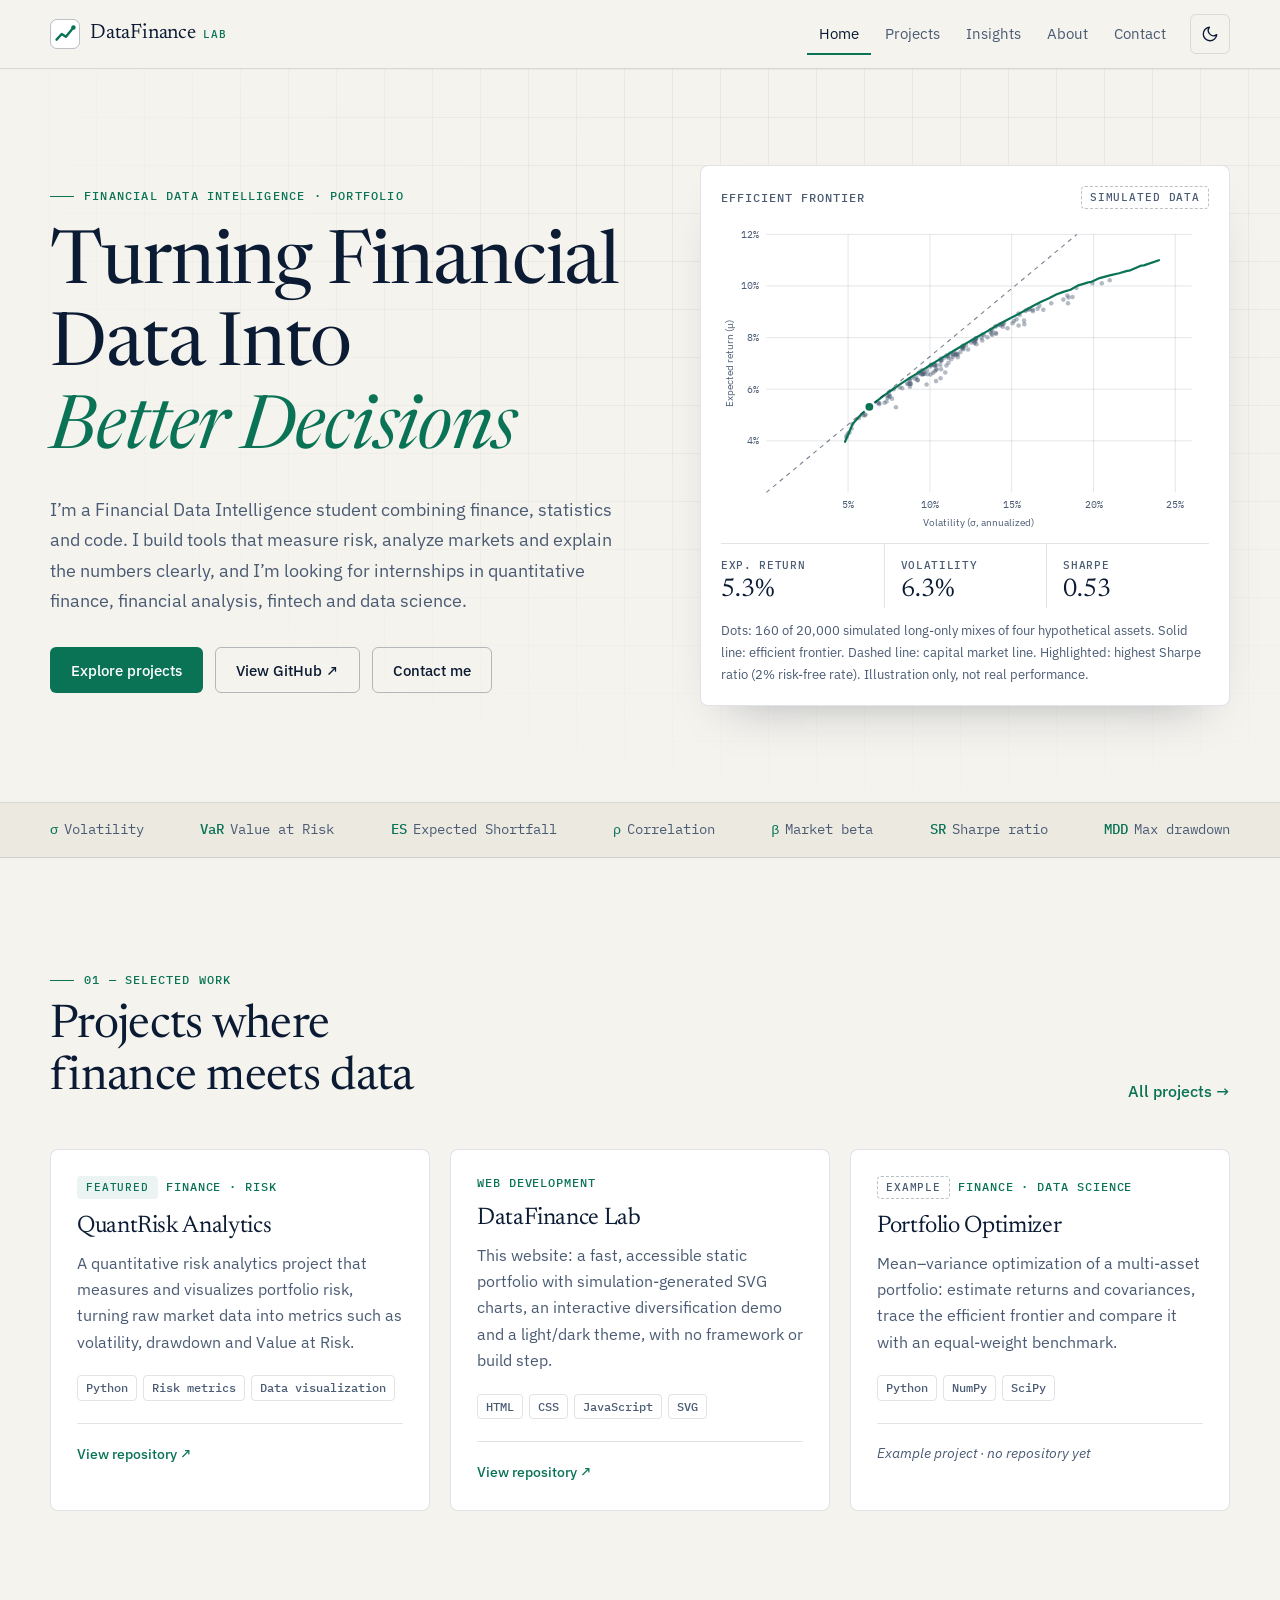
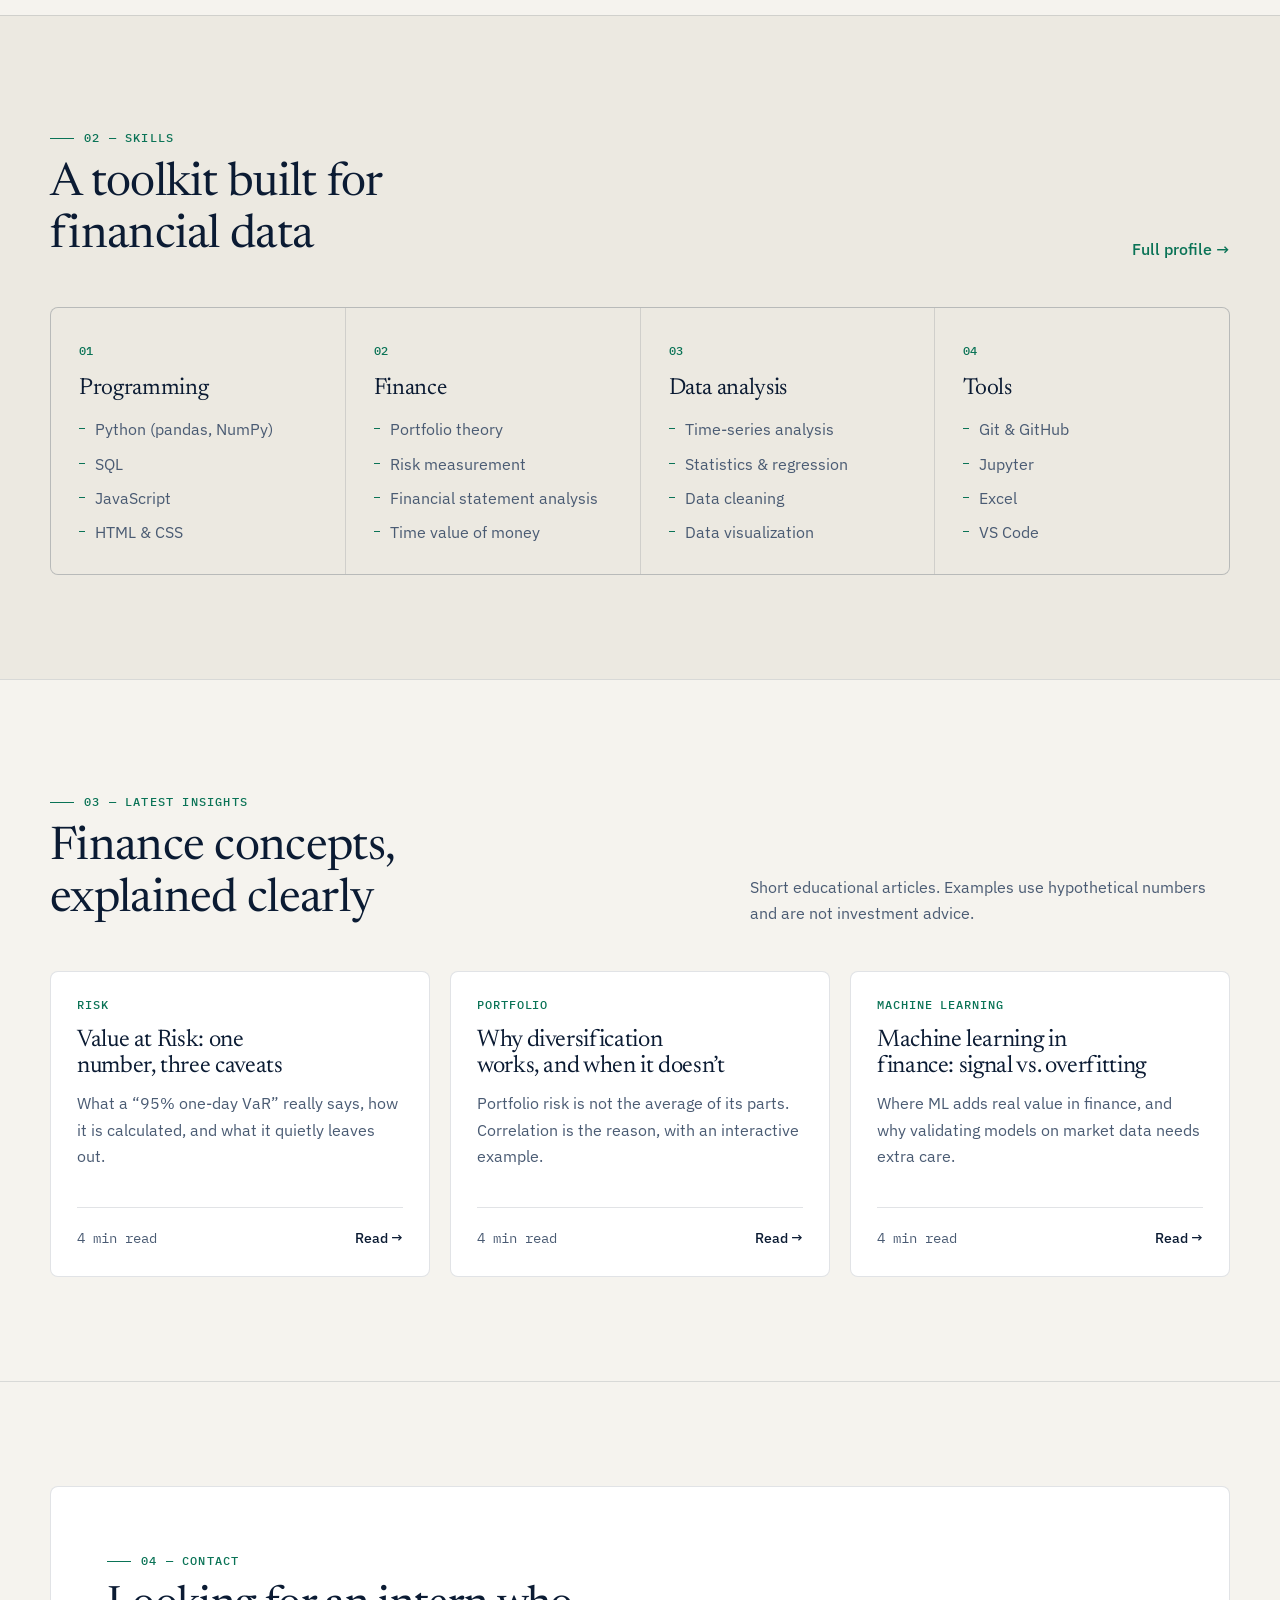
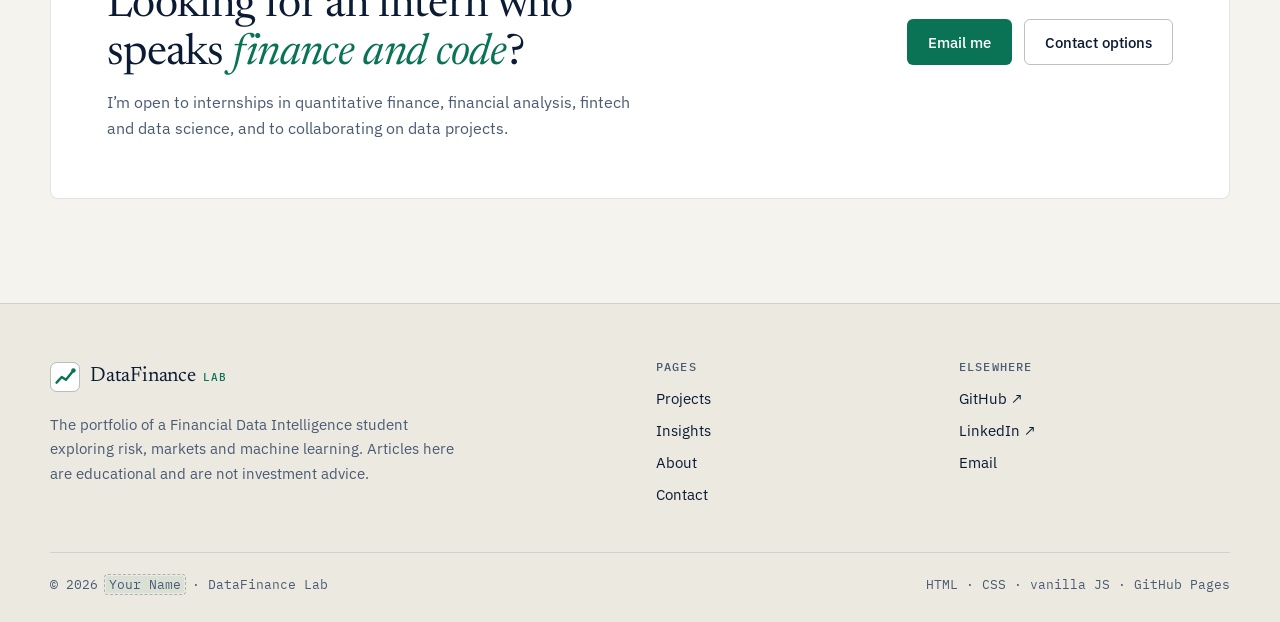
==== index.html @ 3b3f7776 "Add DataFinance Lab portfolio site Static, framework-free portfolio for a Financial Data Intelligenc" ====
<!doctype html>
<html lang="en">
<head>
  <meta charset="utf-8">
  <meta name="viewport" content="width=device-width, initial-scale=1">
  <title>DataFinance Lab — Financial Data Intelligence Portfolio</title>
  <meta name="description" content="Portfolio of a Financial Data Intelligence student: quantitative risk, portfolio analytics, financial data analysis and machine learning projects, plus educational finance insights.">
  <meta name="theme-color" content="#0a1628">
  <link rel="icon" href="assets/favicon.svg" type="image/svg+xml">
  <link rel="canonical" href="https://saadbouadan.github.io/datafinance-portfolio/">
  <meta property="og:type" content="website">
  <meta property="og:site_name" content="DataFinance Lab">
  <meta property="og:title" content="DataFinance Lab — Turning Financial Data Into Better Decisions">
  <meta property="og:description" content="Quantitative risk, portfolio analytics and machine learning projects by a Financial Data Intelligence student.">
  <meta property="og:url" content="https://saadbouadan.github.io/datafinance-portfolio/">
  <meta property="og:image" content="https://saadbouadan.github.io/datafinance-portfolio/assets/og-image.png">
  <meta property="og:image:alt" content="DataFinance Lab — Turning Financial Data Into Better Decisions">
  <meta name="twitter:card" content="summary_large_image">
  <script>var t;try{t=localStorage.getItem('theme')}catch(e){}document.documentElement.dataset.theme=t||(matchMedia('(prefers-color-scheme: light)').matches?'light':'dark');</script>
  <link rel="preconnect" href="https://fonts.googleapis.com">
  <link rel="preconnect" href="https://fonts.gstatic.com" crossorigin>
  <link rel="stylesheet" href="https://fonts.googleapis.com/css2?family=IBM+Plex+Mono:wght@400;500&family=IBM+Plex+Sans:wght@400;500;600&family=Newsreader:ital,opsz,wght@0,6..72,400;0,6..72,500;1,6..72,400&display=swap">
  <link rel="stylesheet" href="css/styles.css">
  <script src="js/main.js" defer></script>
</head>
<body>
  <a class="skip-link" href="#main">Skip to content</a>

  <header class="site-header" data-header>
    <div class="container header-inner">
      <a class="brand" href="index.html">
        <svg class="brand-mark" viewBox="0 0 32 32" aria-hidden="true"><rect x="0.5" y="0.5" width="31" height="31" rx="7"/><path d="M7 22l5.5-6 4.5 3 8-10"/><circle cx="25" cy="9" r="2.4"/></svg>
        <span>DataFinance <span class="brand-lab">Lab</span></span>
      </a>
      <button class="icon-btn menu-toggle" type="button" aria-expanded="false" aria-controls="site-nav" aria-label="Menu" data-menu-toggle>
        <svg class="icon-menu" viewBox="0 0 24 24" aria-hidden="true"><path d="M4 7h16M4 12h16M4 17h16"/></svg>
        <svg class="icon-close" viewBox="0 0 24 24" aria-hidden="true"><path d="M6 6l12 12M18 6L6 18"/></svg>
      </button>
      <nav class="site-nav" id="site-nav" aria-label="Primary">
        <ul class="nav-list">
          <li><a href="index.html" aria-current="page">Home</a></li>
          <li><a href="projects.html">Projects</a></li>
          <li><a href="insights.html">Insights</a></li>
          <li><a href="about.html">About</a></li>
          <li><a href="contact.html">Contact</a></li>
        </ul>
      </nav>
      <button class="icon-btn" type="button" aria-label="Dark theme" aria-pressed="true" title="Toggle light / dark theme" data-theme-toggle>
        <svg class="icon-sun" viewBox="0 0 24 24" aria-hidden="true"><circle cx="12" cy="12" r="4"/><path d="M12 2v2M12 20v2M4.9 4.9l1.4 1.4M17.7 17.7l1.4 1.4M2 12h2M20 12h2M4.9 19.1l1.4-1.4M17.7 6.3l1.4-1.4"/></svg>
        <svg class="icon-moon" viewBox="0 0 24 24" aria-hidden="true"><path d="M21 12.8A9 9 0 1 1 11.2 3a7 7 0 0 0 9.8 9.8z"/></svg>
      </button>
    </div>
  </header>

  <main id="main">
    <section class="hero grid-bg" aria-labelledby="hero-title">
      <div class="container hero-grid">
        <div>
          <span class="eyebrow">Financial Data Intelligence · Portfolio</span>
          <h1 id="hero-title">Turning Financial Data Into <em>Better Decisions</em></h1>
          <p class="lead">I’m a Financial Data Intelligence student combining finance, statistics and code. I build tools that measure risk, analyze markets and explain the numbers clearly, and I’m looking for internships in quantitative finance, financial analysis, fintech and data science.</p>
          <div class="btn-row">
            <a class="btn btn-primary" href="projects.html">Explore projects</a>
            <a class="btn btn-secondary" href="https://github.com/SaadBouadan">View GitHub ↗</a>
            <a class="btn btn-secondary" href="contact.html">Contact me</a>
          </div>
        </div>

        <figure class="chart-card">
          <div class="chart-head">
            <span class="chart-title">Efficient frontier</span>
            <span class="badge badge-example">Simulated data</span>
          </div>
          <svg class="chart" viewBox="0 0 560 360" role="img" aria-labelledby="frontier-svg-title frontier-svg-desc">
            <title id="frontier-svg-title">Simulated efficient frontier</title>
            <desc id="frontier-svg-desc">Scatter of simulated portfolios plotted by volatility and expected return. The efficient frontier traces the upper-left edge, and the highest Sharpe ratio portfolio is highlighted at roughly 6.3 percent volatility and 5.3 percent expected return.</desc>
            <line class="grid" x1="145.8" y1="20" x2="145.8" y2="316"/><text class="tick" x="145.8" y="334" text-anchor="middle">5%</text><line class="grid" x1="239.7" y1="20" x2="239.7" y2="316"/><text class="tick" x="239.7" y="334" text-anchor="middle">10%</text><line class="grid" x1="333.5" y1="20" x2="333.5" y2="316"/><text class="tick" x="333.5" y="334" text-anchor="middle">15%</text><line class="grid" x1="427.4" y1="20" x2="427.4" y2="316"/><text class="tick" x="427.4" y="334" text-anchor="middle">20%</text><line class="grid" x1="521.2" y1="20" x2="521.2" y2="316"/><text class="tick" x="521.2" y="334" text-anchor="middle">25%</text><line class="grid" x1="52" y1="256.8" x2="540" y2="256.8"/><text class="tick" x="44" y="260.8" text-anchor="end">4%</text><line class="grid" x1="52" y1="197.6" x2="540" y2="197.6"/><text class="tick" x="44" y="201.6" text-anchor="end">6%</text><line class="grid" x1="52" y1="138.4" x2="540" y2="138.4"/><text class="tick" x="44" y="142.4" text-anchor="end">8%</text><line class="grid" x1="52" y1="79.2" x2="540" y2="79.2"/><text class="tick" x="44" y="83.2" text-anchor="end">10%</text><line class="grid" x1="52" y1="20" x2="540" y2="20"/><text class="tick" x="44" y="24" text-anchor="end">12%</text><text class="axis-label" x="296" y="354" text-anchor="middle">Volatility (σ, annualized)</text><text class="axis-label" transform="translate(14 168) rotate(-90)" text-anchor="middle">Expected return (μ)</text><g class="dots"><circle cx="245.2" cy="170.1" r="2.6"/><circle cx="267" cy="157.7" r="2.6"/><circle cx="398.7" cy="92.4" r="2.6"/><circle cx="392.8" cy="94.8" r="2.6"/><circle cx="143.9" cy="252.9" r="2.6"/><circle cx="276.5" cy="150.6" r="2.6"/><circle cx="328.7" cy="127.7" r="2.6"/><circle cx="268.6" cy="157.9" r="2.6"/><circle cx="363.2" cy="105.2" r="2.6"/><circle cx="231.1" cy="175.6" r="2.6"/><circle cx="341.3" cy="110.7" r="2.6"/><circle cx="225.6" cy="187.4" r="2.6"/><circle cx="315.9" cy="125" r="2.6"/><circle cx="162.9" cy="227.5" r="2.6"/><circle cx="271.7" cy="160.9" r="2.6"/><circle cx="237.1" cy="180.5" r="2.6"/><circle cx="193.3" cy="205.9" r="2.6"/><circle cx="286.9" cy="144" r="2.6"/><circle cx="180" cy="213" r="2.6"/><circle cx="245.5" cy="170.7" r="2.6"/><circle cx="278.1" cy="147.5" r="2.6"/><circle cx="252.3" cy="165.3" r="2.6"/><circle cx="277.7" cy="150.5" r="2.6"/><circle cx="247.5" cy="174.3" r="2.6"/><circle cx="350.5" cy="106.6" r="2.6"/><circle cx="165" cy="227.6" r="2.6"/><circle cx="240.4" cy="171.4" r="2.6"/><circle cx="240.5" cy="180.7" r="2.6"/><circle cx="222.5" cy="185.5" r="2.6"/><circle cx="292.6" cy="138.8" r="2.6"/><circle cx="246.8" cy="175.4" r="2.6"/><circle cx="446" cy="72.5" r="2.6"/><circle cx="181.6" cy="213.4" r="2.6"/><circle cx="397.3" cy="90.1" r="2.6"/><circle cx="311.4" cy="130.1" r="2.6"/><circle cx="398.1" cy="99" r="2.6"/><circle cx="233.5" cy="177.8" r="2.6"/><circle cx="236.3" cy="175.7" r="2.6"/><circle cx="144.1" cy="251.1" r="2.6"/><circle cx="200.7" cy="218.3" r="2.6"/><circle cx="310.4" cy="133.8" r="2.6"/><circle cx="369.8" cy="106.4" r="2.6"/><circle cx="300" cy="134.8" r="2.6"/><circle cx="243.3" cy="178.8" r="2.6"/><circle cx="228.9" cy="177" r="2.6"/><circle cx="191.1" cy="207.7" r="2.6"/><circle cx="267.6" cy="154.7" r="2.6"/><circle cx="207.9" cy="196.6" r="2.6"/><circle cx="336.2" cy="119.3" r="2.6"/><circle cx="240.6" cy="170.1" r="2.6"/><circle cx="198.1" cy="197.6" r="2.6"/><circle cx="255.8" cy="161.6" r="2.6"/><circle cx="251.9" cy="164.5" r="2.6"/><circle cx="158.2" cy="230.7" r="2.6"/><circle cx="270.4" cy="156.9" r="2.6"/><circle cx="290.8" cy="144.7" r="2.6"/><circle cx="252.5" cy="174.8" r="2.6"/><circle cx="301.5" cy="135.7" r="2.6"/><circle cx="342.8" cy="112.2" r="2.6"/><circle cx="436.9" cy="76" r="2.6"/><circle cx="150.7" cy="237.5" r="2.6"/><circle cx="246.7" cy="188.3" r="2.6"/><circle cx="216.5" cy="188" r="2.6"/><circle cx="334.5" cy="121.8" r="2.6"/><circle cx="320.8" cy="124.4" r="2.6"/><circle cx="216.7" cy="194.8" r="2.6"/><circle cx="233.5" cy="180" r="2.6"/><circle cx="365.3" cy="101.9" r="2.6"/><circle cx="216" cy="186.2" r="2.6"/><circle cx="290.9" cy="143.7" r="2.6"/><circle cx="348" cy="123.1" r="2.6"/><circle cx="292.9" cy="139.3" r="2.6"/><circle cx="426.1" cy="76" r="2.6"/><circle cx="403.3" cy="91.8" r="2.6"/><circle cx="274.7" cy="154.9" r="2.6"/><circle cx="341.4" cy="124.5" r="2.6"/><circle cx="266.2" cy="160.2" r="2.6"/><circle cx="165.8" cy="226.5" r="2.6"/><circle cx="305.7" cy="137.9" r="2.6"/><circle cx="149.8" cy="242.6" r="2.6"/><circle cx="192.9" cy="203.5" r="2.6"/><circle cx="181.6" cy="214.9" r="2.6"/><circle cx="357.7" cy="106.5" r="2.6"/><circle cx="353.2" cy="105.5" r="2.6"/><circle cx="258.7" cy="158.9" r="2.6"/><circle cx="323" cy="122.7" r="2.6"/><circle cx="288.4" cy="142" r="2.6"/><circle cx="193.7" cy="205.8" r="2.6"/><circle cx="260.8" cy="161.6" r="2.6"/><circle cx="281.2" cy="147.4" r="2.6"/><circle cx="226.8" cy="178.7" r="2.6"/><circle cx="205.1" cy="195.4" r="2.6"/><circle cx="378.9" cy="98.9" r="2.6"/><circle cx="311.1" cy="135.5" r="2.6"/><circle cx="271.8" cy="157.6" r="2.6"/><circle cx="145.6" cy="248.5" r="2.6"/><circle cx="270.5" cy="158" r="2.6"/><circle cx="187.7" cy="213.1" r="2.6"/><circle cx="323.5" cy="125.9" r="2.6"/><circle cx="231.9" cy="179.8" r="2.6"/><circle cx="260.5" cy="159.3" r="2.6"/><circle cx="196.2" cy="208.6" r="2.6"/><circle cx="258.6" cy="170.3" r="2.6"/><circle cx="225.6" cy="187" r="2.6"/><circle cx="214.7" cy="191.4" r="2.6"/><circle cx="292.2" cy="141.7" r="2.6"/><circle cx="190" cy="211.7" r="2.6"/><circle cx="231" cy="180.6" r="2.6"/><circle cx="244.8" cy="169.7" r="2.6"/><circle cx="315.5" cy="133.9" r="2.6"/><circle cx="264" cy="163.2" r="2.6"/><circle cx="170.5" cy="219.3" r="2.6"/><circle cx="278.5" cy="148" r="2.6"/><circle cx="354" cy="106" r="2.6"/><circle cx="357.8" cy="108" r="2.6"/><circle cx="251.9" cy="185" r="2.6"/><circle cx="324.9" cy="121.6" r="2.6"/><circle cx="172.8" cy="215.8" r="2.6"/><circle cx="229.8" cy="180.5" r="2.6"/><circle cx="407.8" cy="81.4" r="2.6"/><circle cx="231.7" cy="180.1" r="2.6"/><circle cx="217.9" cy="191.7" r="2.6"/><circle cx="319.5" cy="123.5" r="2.6"/><circle cx="322.8" cy="123" r="2.6"/><circle cx="314.4" cy="125.9" r="2.6"/><circle cx="251.7" cy="169.9" r="2.6"/><circle cx="259.7" cy="160.1" r="2.6"/><circle cx="247.2" cy="169.7" r="2.6"/><circle cx="257.3" cy="178.3" r="2.6"/><circle cx="277" cy="149.3" r="2.6"/><circle cx="291.5" cy="140.4" r="2.6"/><circle cx="283.5" cy="151.9" r="2.6"/><circle cx="235.9" cy="192.1" r="2.6"/><circle cx="216.7" cy="191.9" r="2.6"/><circle cx="213.6" cy="191.4" r="2.6"/><circle cx="293.1" cy="146" r="2.6"/><circle cx="147.4" cy="247.2" r="2.6"/><circle cx="218.4" cy="184.4" r="2.6"/><circle cx="349.1" cy="107.9" r="2.6"/><circle cx="190.9" cy="205.5" r="2.6"/><circle cx="261" cy="167.2" r="2.6"/><circle cx="253.3" cy="164.3" r="2.6"/><circle cx="298.9" cy="138.8" r="2.6"/><circle cx="315.3" cy="133.2" r="2.6"/><circle cx="309.7" cy="129.4" r="2.6"/><circle cx="309.2" cy="132" r="2.6"/><circle cx="278.1" cy="151.8" r="2.6"/><circle cx="347.7" cy="118.9" r="2.6"/><circle cx="224" cy="183.8" r="2.6"/><circle cx="262.8" cy="156.5" r="2.6"/><circle cx="265.9" cy="157.8" r="2.6"/><circle cx="276.8" cy="148.5" r="2.6"/><circle cx="217.2" cy="190.6" r="2.6"/><circle cx="245.2" cy="176.9" r="2.6"/><circle cx="252.2" cy="162.5" r="2.6"/><circle cx="226.9" cy="179.3" r="2.6"/><circle cx="291.1" cy="141.9" r="2.6"/><circle cx="339.1" cy="117.3" r="2.6"/><circle cx="299.7" cy="141.7" r="2.6"/><circle cx="241.3" cy="169.2" r="2.6"/></g><polyline class="frontier" pathLength="1" points="142.3,257.9 151.2,237.1 160.3,227.1 169.2,219 178.3,211.6 186.8,205 195.7,198.8 205.3,192.1 214,186.4 223.3,180.5 232,175.1 241.3,169.2 250.2,163.7 258.9,158.4 268,152.9 277.3,147.5 286.1,142.2 294.9,137.1 304.2,131.8 313.2,126.5 322.1,121.4 331.3,116.5 340.3,111.9 349.4,106.8 357.3,102.4 367.3,97.3 376.3,93.3 385.2,88.7 393.6,85.6 401,83.4 409.2,78.7 421.4,75 425.2,74.3 434.4,70.1 446,67 456.7,64.5 466.1,61.8 469.7,61.2 481.7,55.8 485.1,55.5 502.5,49.6"/><line class="cml" x1="52" y1="316" x2="408.3" y2="20"/><circle class="tangent" cx="170.2" cy="217.8" r="6"/>
          </svg>
          <dl class="stat-row">
            <div><dt>Exp. return</dt><dd>5.3%</dd></div>
            <div><dt>Volatility</dt><dd>6.3%</dd></div>
            <div><dt>Sharpe</dt><dd>0.53</dd></div>
          </dl>
          <figcaption>Dots: 160 of 20,000 simulated long-only mixes of four hypothetical assets. Solid line: efficient frontier. Dashed line: capital market line. Highlighted: highest Sharpe ratio (2% risk-free rate). Illustration only, not real performance.</figcaption>
        </figure>
      </div>
    </section>

    <div class="metric-strip">
      <ul class="container" aria-label="Metrics I work with">
        <li><b>σ</b>Volatility</li>
        <li><b>VaR</b>Value at Risk</li>
        <li><b>ES</b>Expected Shortfall</li>
        <li><b>ρ</b>Correlation</li>
        <li><b>β</b>Market beta</li>
        <li><b>SR</b>Sharpe ratio</li>
        <li><b>MDD</b>Max drawdown</li>
      </ul>
    </div>

    <section class="section" aria-labelledby="work-title">
      <div class="container">
        <div class="section-head">
          <div>
            <span class="eyebrow">01 — Selected work</span>
            <h2 id="work-title">Projects where finance meets data</h2>
          </div>
          <a class="link-arrow" href="projects.html">All projects →</a>
        </div>

        <div class="card-grid">
          <!-- Verify: written from the project name only. Match the description and stack to your repository. -->
          <article class="card">
            <div class="card-meta"><span class="badge badge-featured">Featured</span><span class="card-kicker">Finance · Risk</span></div>
            <h3>QuantRisk Analytics</h3>
            <p>A quantitative risk analytics project that measures and visualizes portfolio risk, turning raw market data into metrics such as volatility, drawdown and Value at Risk.</p>
            <ul class="tags" aria-label="Technologies"><li class="tag">Python</li><li class="tag">Risk metrics</li><li class="tag">Data visualization</li></ul>
            <div class="card-foot"><a class="link-arrow" href="https://github.com/SaadBouadan/quant-risk-analytics">View repository ↗</a></div>
          </article>

          <article class="card">
            <div class="card-meta"><span class="card-kicker">Web development</span></div>
            <h3>DataFinance Lab</h3>
            <p>This website: a fast, accessible static portfolio with simulation-generated SVG charts, an interactive diversification demo and a light/dark theme, with no framework or build step.</p>
            <ul class="tags" aria-label="Technologies"><li class="tag">HTML</li><li class="tag">CSS</li><li class="tag">JavaScript</li><li class="tag">SVG</li></ul>
            <div class="card-foot"><a class="link-arrow" href="https://github.com/SaadBouadan/datafinance-portfolio">View repository ↗</a></div>
          </article>

          <article class="card">
            <div class="card-meta"><span class="badge badge-example">Example</span><span class="card-kicker">Finance · Data science</span></div>
            <h3>Portfolio Optimizer</h3>
            <p>Mean–variance optimization of a multi-asset portfolio: estimate returns and covariances, trace the efficient frontier and compare it with an equal-weight benchmark.</p>
            <ul class="tags" aria-label="Technologies"><li class="tag">Python</li><li class="tag">NumPy</li><li class="tag">SciPy</li></ul>
            <div class="card-foot"><span class="card-note">Example project · no repository yet</span></div>
          </article>
        </div>
      </div>
    </section>

    <section class="section section-alt" aria-labelledby="skills-title">
      <div class="container">
        <div class="section-head">
          <div>
            <span class="eyebrow">02 — Skills</span>
            <h2 id="skills-title">A toolkit built for financial data</h2>
          </div>
          <a class="link-arrow" href="about.html">Full profile →</a>
        </div>
        <div class="ruled-grid">
          <div><span class="num">01</span><h3>Programming</h3><ul><li>Python (pandas, NumPy)</li><li>SQL</li><li>JavaScript</li><li>HTML &amp; CSS</li></ul></div>
          <div><span class="num">02</span><h3>Finance</h3><ul><li>Portfolio theory</li><li>Risk measurement</li><li>Financial statement analysis</li><li>Time value of money</li></ul></div>
          <div><span class="num">03</span><h3>Data analysis</h3><ul><li>Time-series analysis</li><li>Statistics &amp; regression</li><li>Data cleaning</li><li>Data visualization</li></ul></div>
          <div><span class="num">04</span><h3>Tools</h3><ul><li>Git &amp; GitHub</li><li>Jupyter</li><li>Excel</li><li>VS Code</li></ul></div>
        </div>
      </div>
    </section>

    <section class="section" aria-labelledby="insights-title">
      <div class="container">
        <div class="section-head">
          <div>
            <span class="eyebrow">03 — Latest insights</span>
            <h2 id="insights-title">Finance concepts, explained clearly</h2>
          </div>
          <p>Short educational articles. Examples use hypothetical numbers and are not investment advice.</p>
        </div>
        <div class="card-grid">
          <article class="card">
            <span class="card-kicker">Risk</span>
            <h3><a class="stretched" href="insights.html#value-at-risk">Value at Risk: one number, three caveats</a></h3>
            <p>What a “95% one-day VaR” really says, how it is calculated, and what it quietly leaves out.</p>
            <div class="card-foot"><span class="mono muted">4 min read</span><span class="link-arrow" aria-hidden="true">Read →</span></div>
          </article>
          <article class="card">
            <span class="card-kicker">Portfolio</span>
            <h3><a class="stretched" href="insights.html#diversification">Why diversification works, and when it doesn’t</a></h3>
            <p>Portfolio risk is not the average of its parts. Correlation is the reason, with an interactive example.</p>
            <div class="card-foot"><span class="mono muted">4 min read</span><span class="link-arrow" aria-hidden="true">Read →</span></div>
          </article>
          <article class="card">
            <span class="card-kicker">Machine learning</span>
            <h3><a class="stretched" href="insights.html#machine-learning">Machine learning in finance: signal vs. overfitting</a></h3>
            <p>Where ML adds real value in finance, and why validating models on market data needs extra care.</p>
            <div class="card-foot"><span class="mono muted">4 min read</span><span class="link-arrow" aria-hidden="true">Read →</span></div>
          </article>
        </div>
      </div>
    </section>

    <section class="section" aria-labelledby="contact-title">
      <div class="container">
        <div class="cta">
          <div>
            <span class="eyebrow">04 — Contact</span>
            <h2 id="contact-title">Looking for an intern who speaks <em>finance and code</em>?</h2>
            <p>I’m open to internships in quantitative finance, financial analysis, fintech and data science, and to collaborating on data projects.</p>
          </div>
          <div class="btn-row">
            <a class="btn btn-primary" href="mailto:your.email@example.com">Email me</a>
            <a class="btn btn-secondary" href="contact.html">Contact options</a>
          </div>
        </div>
      </div>
    </section>
  </main>

  <footer class="site-footer">
    <div class="container footer-grid">
      <div>
        <a class="brand" href="index.html">
          <svg class="brand-mark" viewBox="0 0 32 32" aria-hidden="true"><rect x="0.5" y="0.5" width="31" height="31" rx="7"/><path d="M7 22l5.5-6 4.5 3 8-10"/><circle cx="25" cy="9" r="2.4"/></svg>
          <span>DataFinance <span class="brand-lab">Lab</span></span>
        </a>
        <p class="footer-note">The portfolio of a Financial Data Intelligence student exploring risk, markets and machine learning. Articles here are educational and are not investment advice.</p>
      </div>
      <div>
        <p class="footer-title">Pages</p>
        <ul class="footer-links">
          <li><a href="projects.html">Projects</a></li>
          <li><a href="insights.html">Insights</a></li>
          <li><a href="about.html">About</a></li>
          <li><a href="contact.html">Contact</a></li>
        </ul>
      </div>
      <div>
        <p class="footer-title">Elsewhere</p>
        <ul class="footer-links">
          <li><a href="https://github.com/SaadBouadan">GitHub ↗</a></li>
          <li><a href="https://www.linkedin.com/in/your-profile">LinkedIn ↗</a></li>
          <li><a href="mailto:your.email@example.com">Email</a></li>
        </ul>
      </div>
    </div>
    <div class="container footer-base">
      <span>© 2026 <span class="ph">Your Name</span> · DataFinance Lab</span>
      <span>HTML · CSS · vanilla JS · GitHub Pages</span>
    </div>
  </footer>
</body>
</html>
---- css/styles.css ----
/* DataFinance Lab — design system and page styles */

/* ---------- Tokens ---------- */
:root {
  --bg: #0a1628;
  --bg-alt: #0d1c33;
  --surface: #11233d;
  --border: rgba(148, 178, 214, 0.16);
  --border-strong: rgba(148, 178, 214, 0.34);
  --text: #e6edf7;
  --muted: #9aacc4;
  --accent: #6fe3b5;
  --accent-strong: #9af2cf;
  --accent-soft: rgba(111, 227, 181, 0.12);
  --on-accent: #04261b;
  --danger: #f59e8b;
  --grid-line: rgba(148, 178, 214, 0.07);
  --shadow: 0 24px 48px -28px rgba(0, 0, 0, 0.7);

  --font-display: "Newsreader", Georgia, "Times New Roman", serif;
  --font-sans: "IBM Plex Sans", system-ui, -apple-system, "Segoe UI", Roboto, sans-serif;
  --font-mono: "IBM Plex Mono", ui-monospace, SFMono-Regular, Menlo, Consolas, monospace;
  --radius: 8px;
  --max: 1180px;
  --header-h: 68px;
  color-scheme: dark;
}

[data-theme="light"] {
  --bg: #f5f3ee;
  --bg-alt: #ece9e1;
  --surface: #ffffff;
  --border: rgba(11, 27, 51, 0.12);
  --border-strong: rgba(11, 27, 51, 0.28);
  --text: #0b1b33;
  --muted: #4a5b73;
  --accent: #0a7356;
  --accent-strong: #075e46;
  --accent-soft: rgba(10, 115, 86, 0.08);
  --on-accent: #ffffff;
  --danger: #b4452f;
  --grid-line: rgba(11, 27, 51, 0.05);
  --shadow: 0 24px 48px -30px rgba(11, 27, 51, 0.35);
  color-scheme: light;
}

/* ---------- Base ---------- */
*, *::before, *::after { box-sizing: border-box; }
[hidden] { display: none !important; }

html { scroll-behavior: smooth; scroll-padding-top: calc(var(--header-h) + 16px); -webkit-text-size-adjust: 100%; }

body {
  margin: 0;
  background: var(--bg);
  color: var(--text);
  font: 400 1rem/1.65 var(--font-sans);
  -webkit-font-smoothing: antialiased;
  transition: background-color 0.25s, color 0.25s;
}

img, svg { display: block; max-width: 100%; }

a { color: var(--accent); text-decoration-thickness: 1px; text-underline-offset: 3px; }
a:hover { color: var(--accent-strong); }

:focus-visible { outline: 2px solid var(--accent); outline-offset: 3px; border-radius: 2px; }

h1, h2, h3 {
  font-family: var(--font-display);
  font-weight: 400;
  line-height: 1.12;
  letter-spacing: -0.015em;
  margin: 0 0 0.5em;
  text-wrap: balance;
}
h1 em, h2 em { font-style: italic; color: var(--accent); }
p { margin: 0 0 1em; }
ul, ol { padding-left: 1.2em; }

.container { width: min(100% - 32px, var(--max)); margin-inline: auto; }
@media (min-width: 720px) { .container { width: min(100% - 64px, var(--max)); } }

.visually-hidden {
  position: absolute; width: 1px; height: 1px; padding: 0; margin: -1px;
  overflow: hidden; clip: rect(0 0 0 0); white-space: nowrap; border: 0;
}

.skip-link {
  position: absolute; left: 16px; top: -60px; z-index: 100;
  padding: 10px 16px; background: var(--accent); color: var(--on-accent);
  border-radius: 6px; font-weight: 500; text-decoration: none;
}
.skip-link:focus { top: 12px; }

/* Editable placeholder text — remove the class once you've replaced the content */
.ph {
  background: var(--accent-soft);
  outline: 1px dashed var(--border-strong);
  outline-offset: 1px;
  border-radius: 2px;
  padding: 0 3px;
}

.mono { font-family: var(--font-mono); }
.muted { color: var(--muted); }

/* ---------- Header & navigation ---------- */
.site-header {
  position: sticky; top: 0; z-index: 50;
  background: var(--bg);
  background: color-mix(in srgb, var(--bg) 88%, transparent);
  backdrop-filter: saturate(140%) blur(10px);
  -webkit-backdrop-filter: saturate(140%) blur(10px);
  border-bottom: 1px solid var(--border);
}
.header-inner { display: flex; align-items: center; gap: 12px; height: var(--header-h); }

.brand {
  display: inline-flex; align-items: center; gap: 10px;
  color: var(--text); text-decoration: none;
  font-family: var(--font-display); font-size: 1.3rem; letter-spacing: -0.01em;
}
.brand:hover { color: var(--text); }
.brand-lab { font: 500 0.7rem/1 var(--font-mono); letter-spacing: 0.12em; text-transform: uppercase; color: var(--accent); margin-left: 2px; }
.brand-mark { width: 30px; height: 30px; flex: none; }
.brand-mark rect { fill: var(--surface); stroke: var(--border-strong); }
.brand-mark path { fill: none; stroke: var(--accent); stroke-width: 2.6; stroke-linecap: round; stroke-linejoin: round; }
.brand-mark circle { fill: var(--accent); }

.site-nav { margin-left: auto; }
.nav-list { display: flex; gap: 2px; list-style: none; margin: 0; padding: 0; }
.nav-list a {
  display: block; padding: 8px 12px; border-radius: 6px;
  color: var(--muted); text-decoration: none; font-size: 0.95rem;
  transition: color 0.2s, background-color 0.2s;
}
.nav-list a:hover { color: var(--text); background: var(--accent-soft); }
.nav-list a[aria-current="page"] { color: var(--text); box-shadow: inset 0 -2px 0 var(--accent); border-radius: 6px 6px 0 0; }

.icon-btn {
  display: inline-grid; place-items: center; width: 40px; height: 40px; flex: none;
  border: 1px solid var(--border); border-radius: 6px;
  background: transparent; color: var(--text); cursor: pointer;
  transition: border-color 0.2s, background-color 0.2s;
}
.icon-btn:hover { border-color: var(--border-strong); background: var(--accent-soft); }
.icon-btn svg { width: 18px; height: 18px; fill: none; stroke: currentColor; stroke-width: 1.8; stroke-linecap: round; stroke-linejoin: round; }

/* Show the icon of the theme you would switch to */
.icon-moon, [data-theme="light"] .icon-sun { display: none; }
[data-theme="light"] .icon-moon { display: block; }

.menu-toggle { display: none; }
.menu-toggle .icon-close, .is-open .menu-toggle .icon-menu { display: none; }
.is-open .menu-toggle .icon-close { display: block; }

@media (max-width: 859px) {
  .menu-toggle { display: inline-grid; margin-left: auto; }
  .site-nav {
    display: none; position: absolute; top: var(--header-h); left: 0; right: 0;
    padding: 8px 16px 20px; background: var(--bg);
    border-bottom: 1px solid var(--border); box-shadow: var(--shadow);
  }
  .is-open .site-nav { display: block; }
  .nav-list { flex-direction: column; }
  .nav-list a { padding: 12px; font-size: 1.05rem; }
  .nav-list a[aria-current="page"] { box-shadow: inset 2px 0 0 var(--accent); border-radius: 0 6px 6px 0; }
}

/* Without JavaScript (the head script never set data-theme): show nav inline, hide JS-only buttons */
html:not([data-theme]) [data-theme-toggle], html:not([data-theme]) .menu-toggle { display: none; }
@media (max-width: 859px) {
  html:not([data-theme]) .header-inner { height: auto; flex-wrap: wrap; padding: 12px 0; }
  html:not([data-theme]) .site-nav { display: block; position: static; padding: 0; box-shadow: none; border: 0; margin: 0; width: 100%; }
  html:not([data-theme]) .nav-list { flex-direction: row; flex-wrap: wrap; }
}

/* ---------- Buttons & small components ---------- */
.btn {
  display: inline-flex; align-items: center; justify-content: center; gap: 8px;
  min-height: 46px; padding: 12px 20px;
  border: 1px solid transparent; border-radius: 6px;
  font: 500 0.95rem/1 var(--font-sans); text-decoration: none; cursor: pointer;
  transition: background-color 0.2s, border-color 0.2s, color 0.2s, transform 0.2s;
}
.btn:active { transform: translateY(1px); }
.btn-primary { background: var(--accent); color: var(--on-accent); }
.btn-primary:hover { background: var(--accent-strong); color: var(--on-accent); }
.btn-secondary { border-color: var(--border-strong); color: var(--text); }
.btn-secondary:hover { border-color: var(--accent); color: var(--accent); }
.btn-row { display: flex; flex-wrap: wrap; gap: 12px; }

.eyebrow {
  display: inline-flex; align-items: center; gap: 10px;
  font: 500 0.75rem/1.4 var(--font-mono); letter-spacing: 0.1em; text-transform: uppercase;
  color: var(--accent);
}
.eyebrow::before { content: ""; width: 24px; height: 1px; background: currentColor; }

.tags { display: flex; flex-wrap: wrap; gap: 6px; list-style: none; margin: 0; padding: 0; }
.tag {
  font: 500 0.72rem/1 var(--font-mono); padding: 6px 8px;
  border: 1px solid var(--border); border-radius: 4px; color: var(--muted);
}

.badge {
  display: inline-block; font: 500 0.68rem/1 var(--font-mono); letter-spacing: 0.08em; text-transform: uppercase;
  padding: 5px 8px; border-radius: 4px; border: 1px solid var(--border-strong); color: var(--muted);
}
.badge-featured { background: var(--accent-soft); border-color: transparent; color: var(--accent); }
.badge-example { border-style: dashed; }

.link-arrow { font-weight: 500; text-decoration: none; white-space: nowrap; }
.link-arrow:hover { text-decoration: underline; }

.callout {
  display: flex; gap: 12px; align-items: flex-start;
  padding: 16px 18px; margin: 0;
  border: 1px solid var(--border); border-left: 3px solid var(--accent);
  border-radius: 0 var(--radius) var(--radius) 0;
  background: var(--accent-soft); color: var(--text); font-size: 0.95rem;
}
.callout strong { white-space: nowrap; }

/* ---------- Hero ---------- */
.grid-bg { position: relative; overflow: hidden; }
.grid-bg::before {
  content: ""; position: absolute; inset: 0; pointer-events: none;
  background-image:
    linear-gradient(var(--grid-line) 1px, transparent 1px),
    linear-gradient(90deg, var(--grid-line) 1px, transparent 1px);
  background-size: 48px 48px;
  -webkit-mask-image: radial-gradient(ellipse at 70% 20%, #000 25%, transparent 75%);
  mask-image: radial-gradient(ellipse at 70% 20%, #000 25%, transparent 75%);
}
.grid-bg > * { position: relative; }

.hero { padding: 64px 0 72px; border-bottom: 1px solid var(--border); }
.hero-grid { display: grid; gap: 48px; align-items: center; }
@media (min-width: 980px) { .hero-grid { grid-template-columns: 1.05fr 0.95fr; gap: 64px; } .hero { padding: 96px 0; } }
.hero h1 { font-size: clamp(2.6rem, 5vw + 0.6rem, 4.7rem); margin: 20px 0 22px; }
.lead { font-size: 1.15rem; color: var(--muted); max-width: 56ch; }
.hero .btn-row { margin-top: 32px; }

/* ---------- Charts ---------- */
.chart-card {
  margin: 0; padding: 20px;
  background: var(--surface); border: 1px solid var(--border); border-radius: var(--radius);
  box-shadow: var(--shadow);
}
.chart-head { display: flex; justify-content: space-between; align-items: center; gap: 12px; margin-bottom: 8px; }
.chart-title { font: 500 0.78rem/1.3 var(--font-mono); letter-spacing: 0.08em; text-transform: uppercase; color: var(--muted); }
.chart { width: 100%; height: auto; overflow: visible; }
.chart .grid { stroke: var(--border); stroke-width: 1; }
.chart .tick { fill: var(--muted); font: 11px var(--font-mono); }
.chart .axis-label { fill: var(--muted); font: 11.5px var(--font-sans); }
.chart .dots circle { fill: var(--muted); opacity: 0.42; }
.chart .frontier {
  fill: none; stroke: var(--accent); stroke-width: 2.5; stroke-linecap: round; stroke-linejoin: round;
  stroke-dasharray: 1; stroke-dashoffset: 1; animation: draw 1.6s ease-out 0.3s forwards;
}
.chart .cml { stroke: var(--text); stroke-width: 1.25; stroke-dasharray: 5 5; opacity: 0.55; }
.chart .tangent { fill: var(--accent); stroke: var(--surface); stroke-width: 3; }
.chart .curve { fill: none; stroke: var(--text); stroke-width: 2; }
.chart .tail { fill: var(--danger); opacity: 0.35; }
.chart .cut { stroke: var(--danger); stroke-width: 1.5; stroke-dasharray: 4 4; }
.chart .annot { fill: var(--danger); font: 500 12px var(--font-mono); }
.chart .baseline { stroke: var(--border-strong); }
@keyframes draw { to { stroke-dashoffset: 0; } }

.stat-row { display: grid; grid-template-columns: repeat(3, 1fr); margin: 12px 0 0; border-top: 1px solid var(--border); }
.stat-row div { padding: 14px 0 4px; }
.stat-row div + div { padding-left: 16px; border-left: 1px solid var(--border); }
.stat-row dt { font: 500 0.7rem/1.3 var(--font-mono); letter-spacing: 0.06em; text-transform: uppercase; color: var(--muted); }
.stat-row dd { margin: 4px 0 0; font: 400 1.6rem/1.1 var(--font-display); }
.chart-card figcaption { margin-top: 12px; font-size: 0.82rem; color: var(--muted); }

/* ---------- Metric strip ---------- */
.metric-strip { border-bottom: 1px solid var(--border); background: var(--bg-alt); }
.metric-strip ul {
  display: flex; flex-wrap: wrap; justify-content: space-between; gap: 12px 28px;
  list-style: none; margin-block: 0; padding: 18px 0;
  font: 400 0.85rem/1.3 var(--font-mono); color: var(--muted);
}
.metric-strip b { color: var(--accent); font-weight: 500; margin-right: 6px; }

/* ---------- Sections ---------- */
.section { padding: 80px 0; }
@media (min-width: 980px) { .section { padding: 104px 0; } }
.section + .section { border-top: 1px solid var(--border); }
.section-alt { background: var(--bg-alt); }

.section-head { display: flex; flex-wrap: wrap; justify-content: space-between; align-items: flex-end; gap: 16px 40px; margin-bottom: 44px; }
.section-head h2 { font-size: clamp(2rem, 2.6vw + 1rem, 2.9rem); margin: 12px 0 0; max-width: 22ch; }
.section-head p { color: var(--muted); max-width: 48ch; margin: 0; }

.page-hero { padding: 64px 0 56px; border-bottom: 1px solid var(--border); }
@media (min-width: 980px) { .page-hero { padding: 96px 0 72px; } }
.page-hero h1 { font-size: clamp(2.5rem, 4vw + 1rem, 4rem); margin: 18px 0 18px; max-width: 18ch; }
.page-hero .callout { margin-top: 28px; max-width: 760px; }

/* ---------- Cards ---------- */
.card-grid { display: grid; gap: 20px; grid-template-columns: repeat(auto-fill, minmax(min(100%, 330px), 1fr)); }

.card {
  position: relative; display: flex; flex-direction: column;
  padding: 26px; background: var(--surface);
  border: 1px solid var(--border); border-radius: var(--radius);
  transition: border-color 0.2s, transform 0.2s, box-shadow 0.2s;
}
.card:hover { border-color: var(--border-strong); transform: translateY(-3px); box-shadow: var(--shadow); }
.card:focus-within { border-color: var(--accent); }
.card h3 { font-size: 1.5rem; margin: 14px 0 10px; }
.card h3 a { color: inherit; text-decoration: none; }
.card p { color: var(--muted); }
.card .tags { margin-top: 4px; }
.card-meta { display: flex; flex-wrap: wrap; gap: 8px; align-items: center; }
.card-kicker { font: 500 0.72rem/1.3 var(--font-mono); letter-spacing: 0.08em; text-transform: uppercase; color: var(--accent); }
.card-foot {
  display: flex; flex-wrap: wrap; justify-content: space-between; align-items: center; gap: 12px;
  margin-top: auto; padding-top: 18px; border-top: 1px solid var(--border);
  font-size: 0.9rem;
}
.card .tags + .card-foot, .card p + .card-foot { margin-top: 22px; }
.card-note { font-size: 0.85rem; color: var(--muted); font-style: italic; }
/* Whole card clickable via the title link */
.stretched::after { content: ""; position: absolute; inset: 0; border-radius: var(--radius); }
.card .stretched:focus-visible { outline: none; }
.card .stretched:focus-visible::after { outline: 2px solid var(--accent); outline-offset: 3px; }

.card-featured { grid-column: 1 / -1; }
@media (min-width: 860px) {
  .card-featured { display: grid; grid-template-columns: 1.3fr 1fr; gap: 0 48px; }
  .card-featured .card-foot { grid-column: 1 / -1; }
}
.card-featured h3 { font-size: clamp(1.8rem, 2vw + 1rem, 2.4rem); }
.feature-list { list-style: none; padding: 0; margin: 0 0 20px; display: grid; gap: 10px; align-content: start; }
.feature-list li { display: grid; grid-template-columns: auto 1fr; gap: 12px; padding: 12px 0; border-bottom: 1px solid var(--border); color: var(--muted); font-size: 0.95rem; }
.feature-list li span { font-family: var(--font-mono); color: var(--accent); }

/* ---------- Filters ---------- */
.filter-bar { display: flex; flex-wrap: wrap; align-items: center; justify-content: space-between; gap: 16px; margin-bottom: 32px; }
.filters { display: flex; flex-wrap: wrap; gap: 8px; }
.filter-btn {
  min-height: 40px; padding: 8px 16px; border-radius: 999px;
  border: 1px solid var(--border-strong); background: transparent; color: var(--muted);
  font: 500 0.88rem/1 var(--font-sans); cursor: pointer;
  transition: background-color 0.2s, border-color 0.2s, color 0.2s;
}
.filter-btn:hover { color: var(--text); border-color: var(--accent); }
.filter-btn[aria-pressed="true"] { background: var(--accent); border-color: var(--accent); color: var(--on-accent); }
.filter-status { font: 400 0.85rem/1 var(--font-mono); color: var(--muted); margin: 0; }

/* ---------- Skills grid (ruled, editorial table feel) ---------- */
.ruled-grid {
  display: grid; gap: 1px; background: var(--border); border: 1px solid var(--border); border-radius: var(--radius); overflow: hidden;
  grid-template-columns: repeat(auto-fit, minmax(min(100%, 250px), 1fr));
}
.ruled-grid > div { background: var(--bg); padding: 28px; }
.section-alt .ruled-grid > div { background: var(--bg-alt); }
.ruled-grid .num { font: 500 0.75rem/1 var(--font-mono); color: var(--accent); }
.ruled-grid h3 { font-size: 1.45rem; margin: 14px 0 14px; }
.ruled-grid ul { list-style: none; padding: 0; margin: 0; display: grid; gap: 8px; color: var(--muted); }
.ruled-grid li { padding-left: 16px; position: relative; }
.ruled-grid li::before { content: ""; position: absolute; left: 0; top: 0.75em; width: 6px; height: 1px; background: var(--accent); }

/* ---------- CTA band ---------- */
.cta {
  display: grid; gap: 28px; align-items: center;
  padding: clamp(28px, 5vw, 56px); border: 1px solid var(--border); border-radius: var(--radius);
  background: var(--surface);
}
@media (min-width: 860px) { .cta { grid-template-columns: 1.4fr auto; } }
.cta h2 { font-size: clamp(1.9rem, 2.4vw + 1rem, 2.7rem); margin: 12px 0 10px; }
.cta p { color: var(--muted); margin: 0; max-width: 54ch; }

/* ---------- Insights / articles ---------- */
.article-list { display: grid; gap: 0; }
.article { padding: 72px 0; border-top: 1px solid var(--border); }
.article:first-child { border-top: 0; padding-top: 24px; }
.article-header { max-width: 760px; margin-bottom: 28px; }
.article-header h2 { font-size: clamp(2rem, 2.4vw + 1rem, 2.75rem); margin: 12px 0 12px; }
.article-meta { font: 400 0.82rem/1.4 var(--font-mono); color: var(--muted); }

.prose { max-width: 68ch; font-size: 1.06rem; }
.prose h3 { font-size: 1.5rem; margin: 1.8em 0 0.5em; }
.prose p, .prose li { color: var(--text); }
.prose li { margin-bottom: 0.4em; }
.prose strong { font-weight: 600; }

.formula {
  margin: 1.4em 0; padding: 16px 20px; overflow-x: auto;
  font: 400 0.95rem/1.6 var(--font-mono); background: var(--surface);
  border: 1px solid var(--border); border-left: 3px solid var(--accent); border-radius: 0 var(--radius) var(--radius) 0;
}
.formula small { display: block; color: var(--muted); font-size: 0.8rem; }

.takeaways {
  margin-top: 2em; padding: 22px 24px; border: 1px solid var(--border); border-radius: var(--radius); background: var(--surface);
}
.takeaways h3 { margin: 0 0 10px; font: 500 0.75rem/1.3 var(--font-mono); letter-spacing: 0.1em; text-transform: uppercase; color: var(--accent); }
.takeaways ul { margin: 0; }
.takeaways li { color: var(--muted); }

.back-link { display: inline-block; margin-top: 24px; font: 500 0.85rem/1 var(--font-mono); text-decoration: none; }
.back-link:hover { text-decoration: underline; }

.figure { margin: 1.8em 0; }
.figure figcaption { font-size: 0.85rem; color: var(--muted); margin-top: 10px; }

/* Diversification calculator */
.calc label { display: flex; justify-content: space-between; gap: 12px; font-weight: 500; }
.calc output { font-family: var(--font-mono); color: var(--accent); }
.calc input[type="range"] { width: 100%; margin: 14px 0 22px; accent-color: var(--accent); height: 24px; cursor: pointer; }
.meter { height: 12px; border-radius: 999px; background: var(--bg-alt); border: 1px solid var(--border); overflow: hidden; }
.meter-fill { height: 100%; width: calc(var(--v, 0.8) * 100%); background: var(--accent); border-radius: inherit; transition: width 0.2s ease-out; }
.meter-scale { display: flex; justify-content: space-between; font: 400 0.75rem/1 var(--font-mono); color: var(--muted); margin: 8px 0 16px; }
.calc-result { margin: 0; font-size: 1rem; }
.calc-result output { font-size: 1.25rem; }

/* ---------- About ---------- */
.about-grid { display: grid; gap: 48px; }
@media (min-width: 980px) { .about-grid { grid-template-columns: 1.5fr 1fr; gap: 72px; align-items: start; } }
.profile-card { padding: 26px; border: 1px solid var(--border); border-radius: var(--radius); background: var(--surface); }
@media (min-width: 980px) { .profile-card { position: sticky; top: calc(var(--header-h) + 24px); } }
.profile-card h2 { font-size: 1.4rem; margin-bottom: 16px; }
.facts { margin: 0; display: grid; }
.facts div { display: grid; gap: 2px; padding: 12px 0; border-top: 1px solid var(--border); }
.facts dt { font: 500 0.7rem/1.3 var(--font-mono); letter-spacing: 0.08em; text-transform: uppercase; color: var(--muted); }
.facts dd { margin: 0; }

.entries { display: grid; gap: 0; border-top: 1px solid var(--border); }
.entry { display: grid; gap: 6px 32px; padding: 24px 0; border-bottom: 1px solid var(--border); }
@media (min-width: 720px) { .entry { grid-template-columns: 200px 1fr; } }
.entry-when { font: 400 0.85rem/1.5 var(--font-mono); color: var(--muted); }
.entry h3 { font-size: 1.4rem; margin: 0 0 6px; }
.entry p { color: var(--muted); margin: 0; }

.chip-list { display: flex; flex-wrap: wrap; gap: 10px; list-style: none; padding: 0; margin: 0; }
.chip-list li { padding: 10px 16px; border: 1px solid var(--border); border-radius: 999px; background: var(--surface); }

/* ---------- Contact ---------- */
.contact-grid { display: grid; gap: 20px; grid-template-columns: repeat(auto-fit, minmax(min(100%, 280px), 1fr)); }
.contact-card { text-decoration: none; color: var(--text); }
.contact-card:hover { color: var(--text); }
.contact-card svg { width: 28px; height: 28px; fill: none; stroke: var(--accent); stroke-width: 1.6; stroke-linecap: round; stroke-linejoin: round; }
.contact-card h2 { font-size: 1.6rem; margin: 18px 0 6px; }
.contact-card .handle { font-family: var(--font-mono); font-size: 0.88rem; color: var(--muted); overflow-wrap: anywhere; }
.contact-card .card-foot { color: var(--accent); font-weight: 500; }

.two-col { display: grid; gap: 20px; grid-template-columns: repeat(auto-fit, minmax(min(100%, 380px), 1fr)); }
.panel { padding: 30px; border: 1px solid var(--border); border-radius: var(--radius); background: var(--surface); }
.panel h2 { font-size: 1.8rem; margin: 12px 0 14px; }
.panel ul { color: var(--muted); margin: 0 0 1em; }
.panel li { margin-bottom: 6px; }
.panel p:last-child { margin-bottom: 0; }

/* ---------- Footer ---------- */
.site-footer { border-top: 1px solid var(--border); background: var(--bg-alt); padding: 56px 0 28px; font-size: 0.92rem; }
.footer-grid { display: grid; gap: 32px; grid-template-columns: repeat(auto-fit, minmax(min(100%, 200px), 1fr)); }
.footer-grid > div:first-child { grid-column: span 2; max-width: 46ch; }
@media (max-width: 559px) { .footer-grid > div:first-child { grid-column: auto; } }
.footer-note { color: var(--muted); margin-top: 14px; }
.footer-title { font: 500 0.72rem/1.3 var(--font-mono); letter-spacing: 0.1em; text-transform: uppercase; color: var(--muted); margin: 0 0 12px; }
.footer-links { list-style: none; padding: 0; margin: 0; display: grid; gap: 8px; }
.footer-links a { color: var(--text); text-decoration: none; }
.footer-links a:hover { color: var(--accent); text-decoration: underline; }
.footer-base {
  display: flex; flex-wrap: wrap; justify-content: space-between; gap: 8px 24px;
  margin-top: 44px; padding-top: 22px; border-top: 1px solid var(--border);
  color: var(--muted); font: 400 0.8rem/1.5 var(--font-mono);
}

/* ---------- Motion preferences ---------- */
@media (prefers-reduced-motion: reduce) {
  html { scroll-behavior: auto; }
  *, *::before, *::after {
    animation-duration: 0.01ms !important;
    animation-iteration-count: 1 !important;
    transition-duration: 0.01ms !important;
  }
  .card:hover { transform: none; }
  .chart .frontier { animation: none; stroke-dashoffset: 0; }
}

/* Calculator panel + hide JS-only filters when scripts are off */
.calc { padding: 24px; border: 1px solid var(--border); border-radius: var(--radius); background: var(--surface); }
.calc figcaption { margin: 0 0 16px; color: var(--text); font-size: 0.95rem; }
html:not([data-theme]) [data-filters] { display: none; }
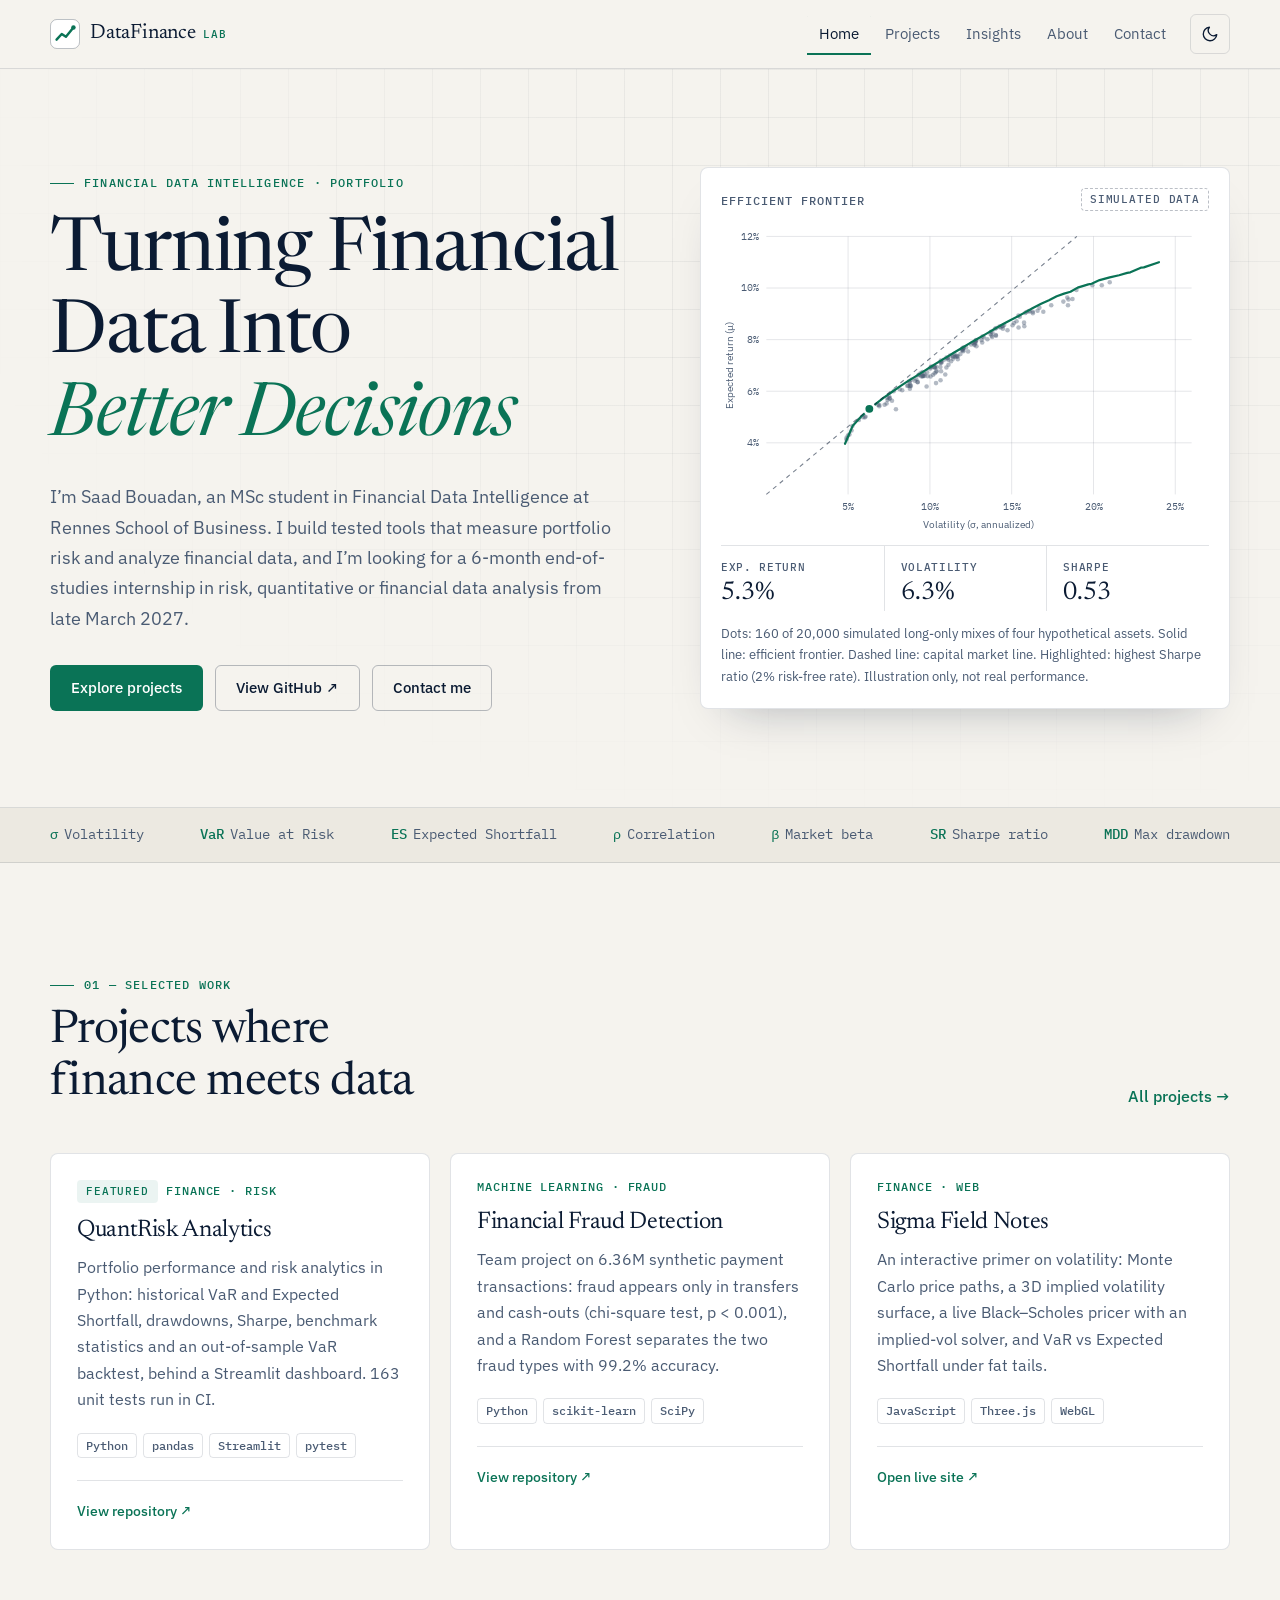
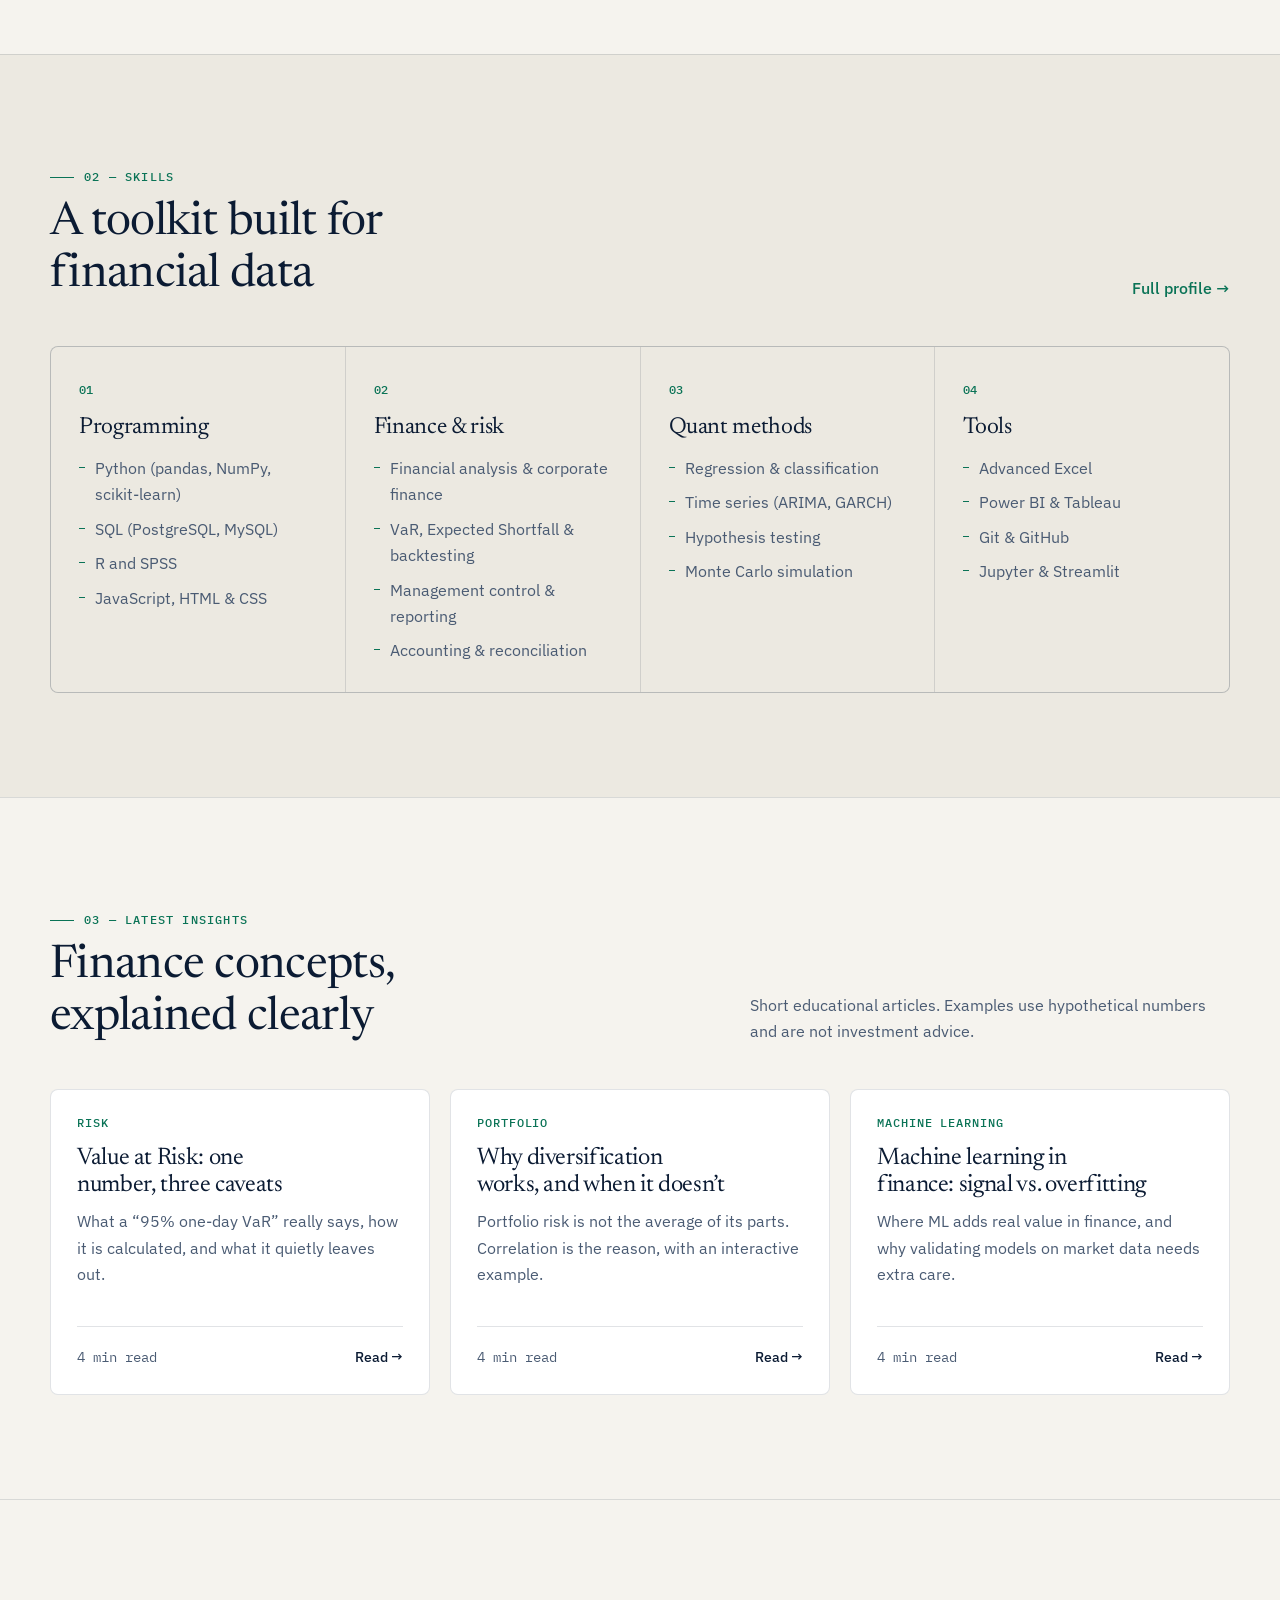
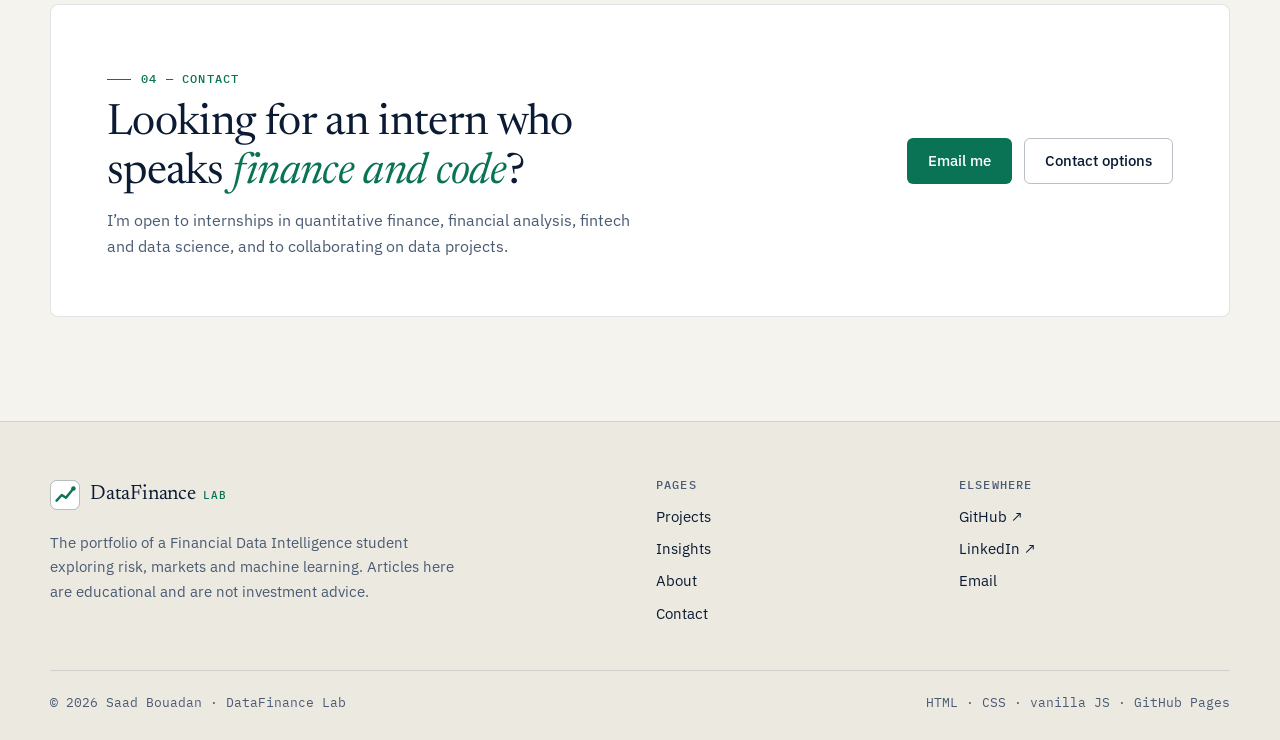
==== commit abde69d8: "Personalise portfolio and replace example projects Fill in name, email, LinkedIn, education, experie" ====
--- a/index.html
+++ b/index.html
@@ -58,7 +58,7 @@
         <div>
           <span class="eyebrow">Financial Data Intelligence · Portfolio</span>
           <h1 id="hero-title">Turning Financial Data Into <em>Better Decisions</em></h1>
-          <p class="lead">I’m a Financial Data Intelligence student combining finance, statistics and code. I build tools that measure risk, analyze markets and explain the numbers clearly, and I’m looking for internships in quantitative finance, financial analysis, fintech and data science.</p>
+          <p class="lead">I’m Saad Bouadan, an MSc student in Financial Data Intelligence at Rennes School of Business. I build tested tools that measure portfolio risk and analyze financial data, and I’m looking for a 6-month end-of-studies internship in risk, quantitative or financial data analysis from late March 2027.</p>
           <div class="btn-row">
             <a class="btn btn-primary" href="projects.html">Explore projects</a>
             <a class="btn btn-secondary" href="https://github.com/SaadBouadan">View GitHub ↗</a>
@@ -109,29 +109,28 @@
         </div>
 
         <div class="card-grid">
-          <!-- Verify: written from the project name only. Match the description and stack to your repository. -->
           <article class="card">
             <div class="card-meta"><span class="badge badge-featured">Featured</span><span class="card-kicker">Finance · Risk</span></div>
             <h3>QuantRisk Analytics</h3>
-            <p>A quantitative risk analytics project that measures and visualizes portfolio risk, turning raw market data into metrics such as volatility, drawdown and Value at Risk.</p>
-            <ul class="tags" aria-label="Technologies"><li class="tag">Python</li><li class="tag">Risk metrics</li><li class="tag">Data visualization</li></ul>
+            <p>Portfolio performance and risk analytics in Python: historical VaR and Expected Shortfall, drawdowns, Sharpe, benchmark statistics and an out-of-sample VaR backtest, behind a Streamlit dashboard. 163 unit tests run in CI.</p>
+            <ul class="tags" aria-label="Technologies"><li class="tag">Python</li><li class="tag">pandas</li><li class="tag">Streamlit</li><li class="tag">pytest</li></ul>
             <div class="card-foot"><a class="link-arrow" href="https://github.com/SaadBouadan/quant-risk-analytics">View repository ↗</a></div>
           </article>
 
           <article class="card">
-            <div class="card-meta"><span class="card-kicker">Web development</span></div>
-            <h3>DataFinance Lab</h3>
-            <p>This website: a fast, accessible static portfolio with simulation-generated SVG charts, an interactive diversification demo and a light/dark theme, with no framework or build step.</p>
-            <ul class="tags" aria-label="Technologies"><li class="tag">HTML</li><li class="tag">CSS</li><li class="tag">JavaScript</li><li class="tag">SVG</li></ul>
-            <div class="card-foot"><a class="link-arrow" href="https://github.com/SaadBouadan/datafinance-portfolio">View repository ↗</a></div>
-          </article>
-
-          <article class="card">
-            <div class="card-meta"><span class="badge badge-example">Example</span><span class="card-kicker">Finance · Data science</span></div>
-            <h3>Portfolio Optimizer</h3>
-            <p>Mean–variance optimization of a multi-asset portfolio: estimate returns and covariances, trace the efficient frontier and compare it with an equal-weight benchmark.</p>
-            <ul class="tags" aria-label="Technologies"><li class="tag">Python</li><li class="tag">NumPy</li><li class="tag">SciPy</li></ul>
-            <div class="card-foot"><span class="card-note">Example project · no repository yet</span></div>
+            <div class="card-meta"><span class="card-kicker">Machine learning · Fraud</span></div>
+            <h3>Financial Fraud Detection</h3>
+            <p>Team project on 6.36M synthetic payment transactions: fraud appears only in transfers and cash-outs (chi-square test, p &lt; 0.001), and a Random Forest separates the two fraud types with 99.2% accuracy.</p>
+            <ul class="tags" aria-label="Technologies"><li class="tag">Python</li><li class="tag">scikit-learn</li><li class="tag">SciPy</li></ul>
+            <div class="card-foot"><a class="link-arrow" href="https://github.com/SaadBouadan/Financial-Fraud-Detection-Using-Machine-Learning">View repository ↗</a></div>
+          </article>
+
+          <article class="card">
+            <div class="card-meta"><span class="card-kicker">Finance · Web</span></div>
+            <h3>Sigma Field Notes</h3>
+            <p>An interactive primer on volatility: Monte Carlo price paths, a 3D implied volatility surface, a live Black–Scholes pricer with an implied-vol solver, and VaR vs Expected Shortfall under fat tails.</p>
+            <ul class="tags" aria-label="Technologies"><li class="tag">JavaScript</li><li class="tag">Three.js</li><li class="tag">WebGL</li></ul>
+            <div class="card-foot"><a class="link-arrow" href="https://saadbouadan.github.io/sigma-field-notes/">Open live site ↗</a></div>
           </article>
         </div>
       </div>
@@ -147,10 +146,10 @@
           <a class="link-arrow" href="about.html">Full profile →</a>
         </div>
         <div class="ruled-grid">
-          <div><span class="num">01</span><h3>Programming</h3><ul><li>Python (pandas, NumPy)</li><li>SQL</li><li>JavaScript</li><li>HTML &amp; CSS</li></ul></div>
-          <div><span class="num">02</span><h3>Finance</h3><ul><li>Portfolio theory</li><li>Risk measurement</li><li>Financial statement analysis</li><li>Time value of money</li></ul></div>
-          <div><span class="num">03</span><h3>Data analysis</h3><ul><li>Time-series analysis</li><li>Statistics &amp; regression</li><li>Data cleaning</li><li>Data visualization</li></ul></div>
-          <div><span class="num">04</span><h3>Tools</h3><ul><li>Git &amp; GitHub</li><li>Jupyter</li><li>Excel</li><li>VS Code</li></ul></div>
+          <div><span class="num">01</span><h3>Programming</h3><ul><li>Python (pandas, NumPy, scikit-learn)</li><li>SQL (PostgreSQL, MySQL)</li><li>R and SPSS</li><li>JavaScript, HTML &amp; CSS</li></ul></div>
+          <div><span class="num">02</span><h3>Finance &amp; risk</h3><ul><li>Financial analysis &amp; corporate finance</li><li>VaR, Expected Shortfall &amp; backtesting</li><li>Management control &amp; reporting</li><li>Accounting &amp; reconciliation</li></ul></div>
+          <div><span class="num">03</span><h3>Quant methods</h3><ul><li>Regression &amp; classification</li><li>Time series (ARIMA, GARCH)</li><li>Hypothesis testing</li><li>Monte Carlo simulation</li></ul></div>
+          <div><span class="num">04</span><h3>Tools</h3><ul><li>Advanced Excel</li><li>Power BI &amp; Tableau</li><li>Git &amp; GitHub</li><li>Jupyter &amp; Streamlit</li></ul></div>
         </div>
       </div>
     </section>
@@ -196,7 +195,7 @@
             <p>I’m open to internships in quantitative finance, financial analysis, fintech and data science, and to collaborating on data projects.</p>
           </div>
           <div class="btn-row">
-            <a class="btn btn-primary" href="mailto:your.email@example.com">Email me</a>
+            <a class="btn btn-primary" href="mailto:saadbouadan98@gmail.com">Email me</a>
             <a class="btn btn-secondary" href="contact.html">Contact options</a>
           </div>
         </div>
@@ -226,13 +225,13 @@
         <p class="footer-title">Elsewhere</p>
         <ul class="footer-links">
           <li><a href="https://github.com/SaadBouadan">GitHub ↗</a></li>
-          <li><a href="https://www.linkedin.com/in/your-profile">LinkedIn ↗</a></li>
-          <li><a href="mailto:your.email@example.com">Email</a></li>
+          <li><a href="https://www.linkedin.com/in/saad-bouadan-4695b7383/">LinkedIn ↗</a></li>
+          <li><a href="mailto:saadbouadan98@gmail.com">Email</a></li>
         </ul>
       </div>
     </div>
     <div class="container footer-base">
-      <span>© 2026 <span class="ph">Your Name</span> · DataFinance Lab</span>
+      <span>© 2026 Saad Bouadan · DataFinance Lab</span>
       <span>HTML · CSS · vanilla JS · GitHub Pages</span>
     </div>
   </footer>
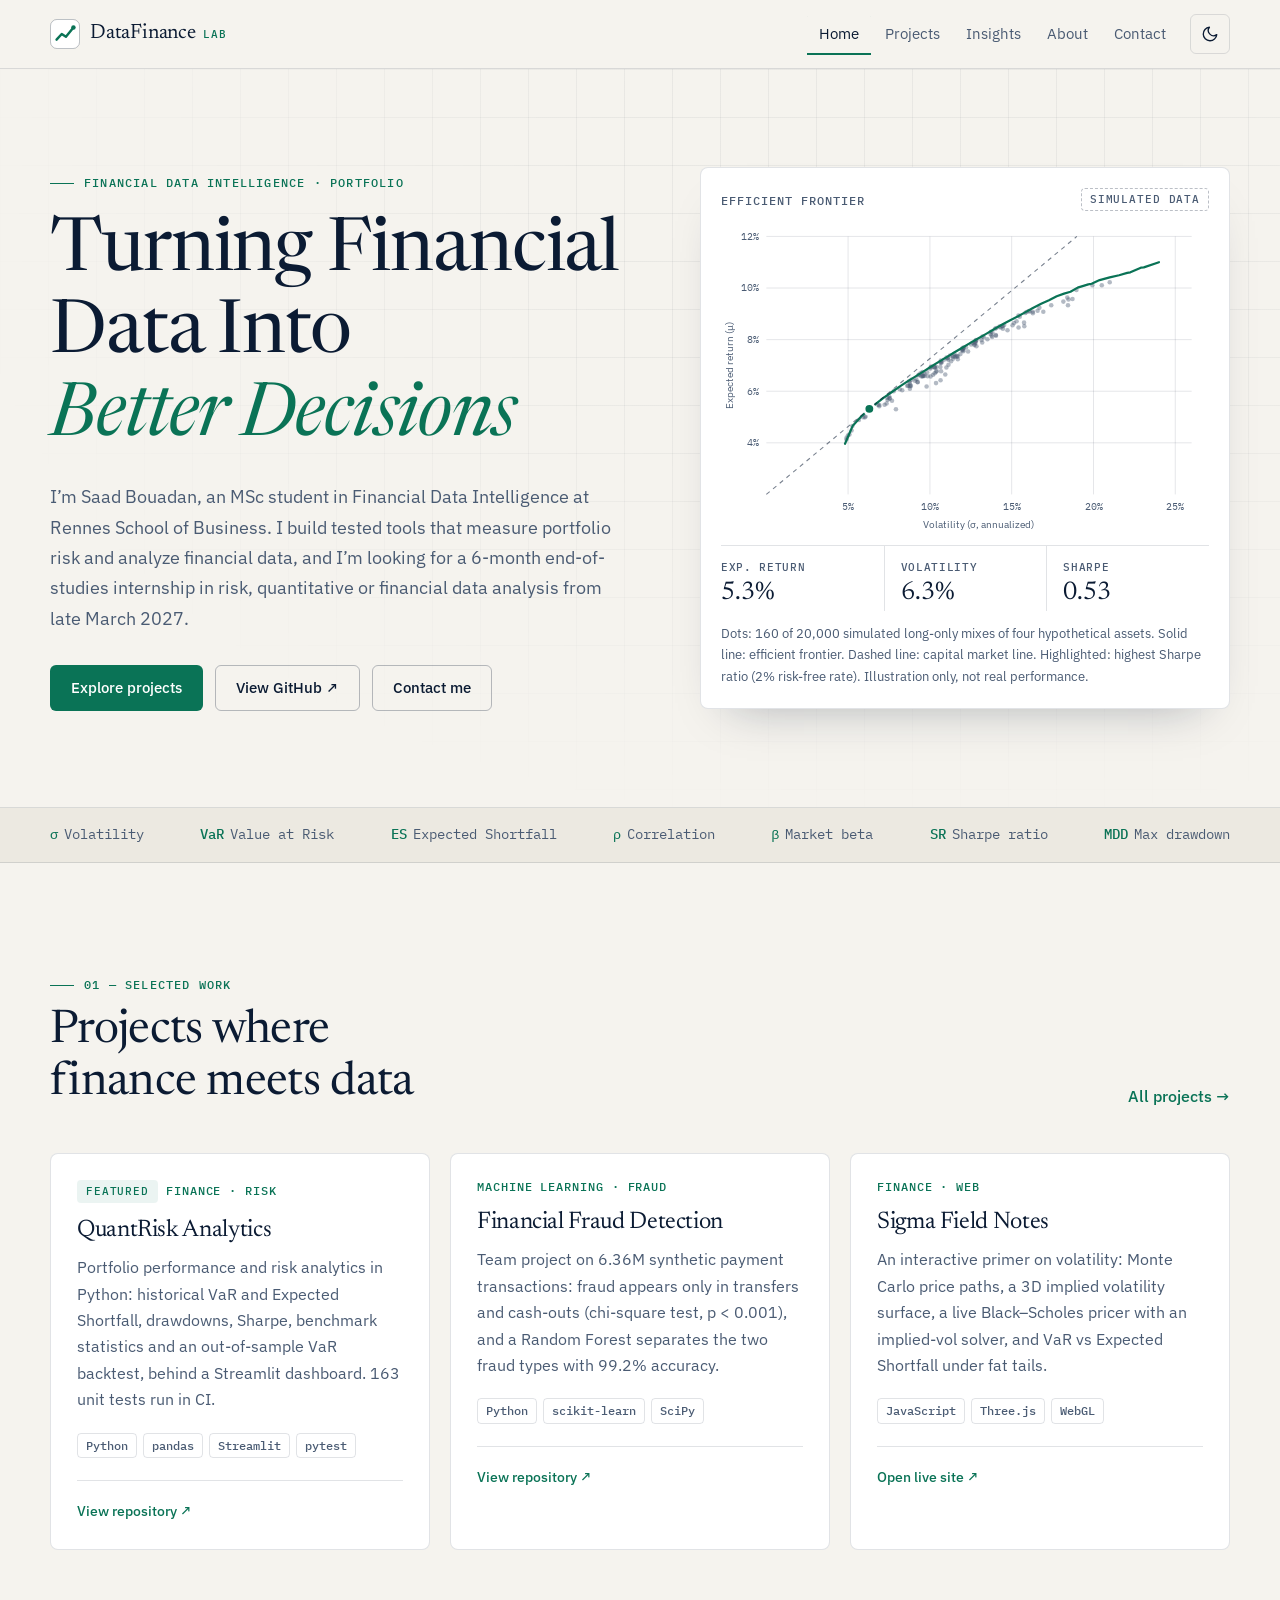
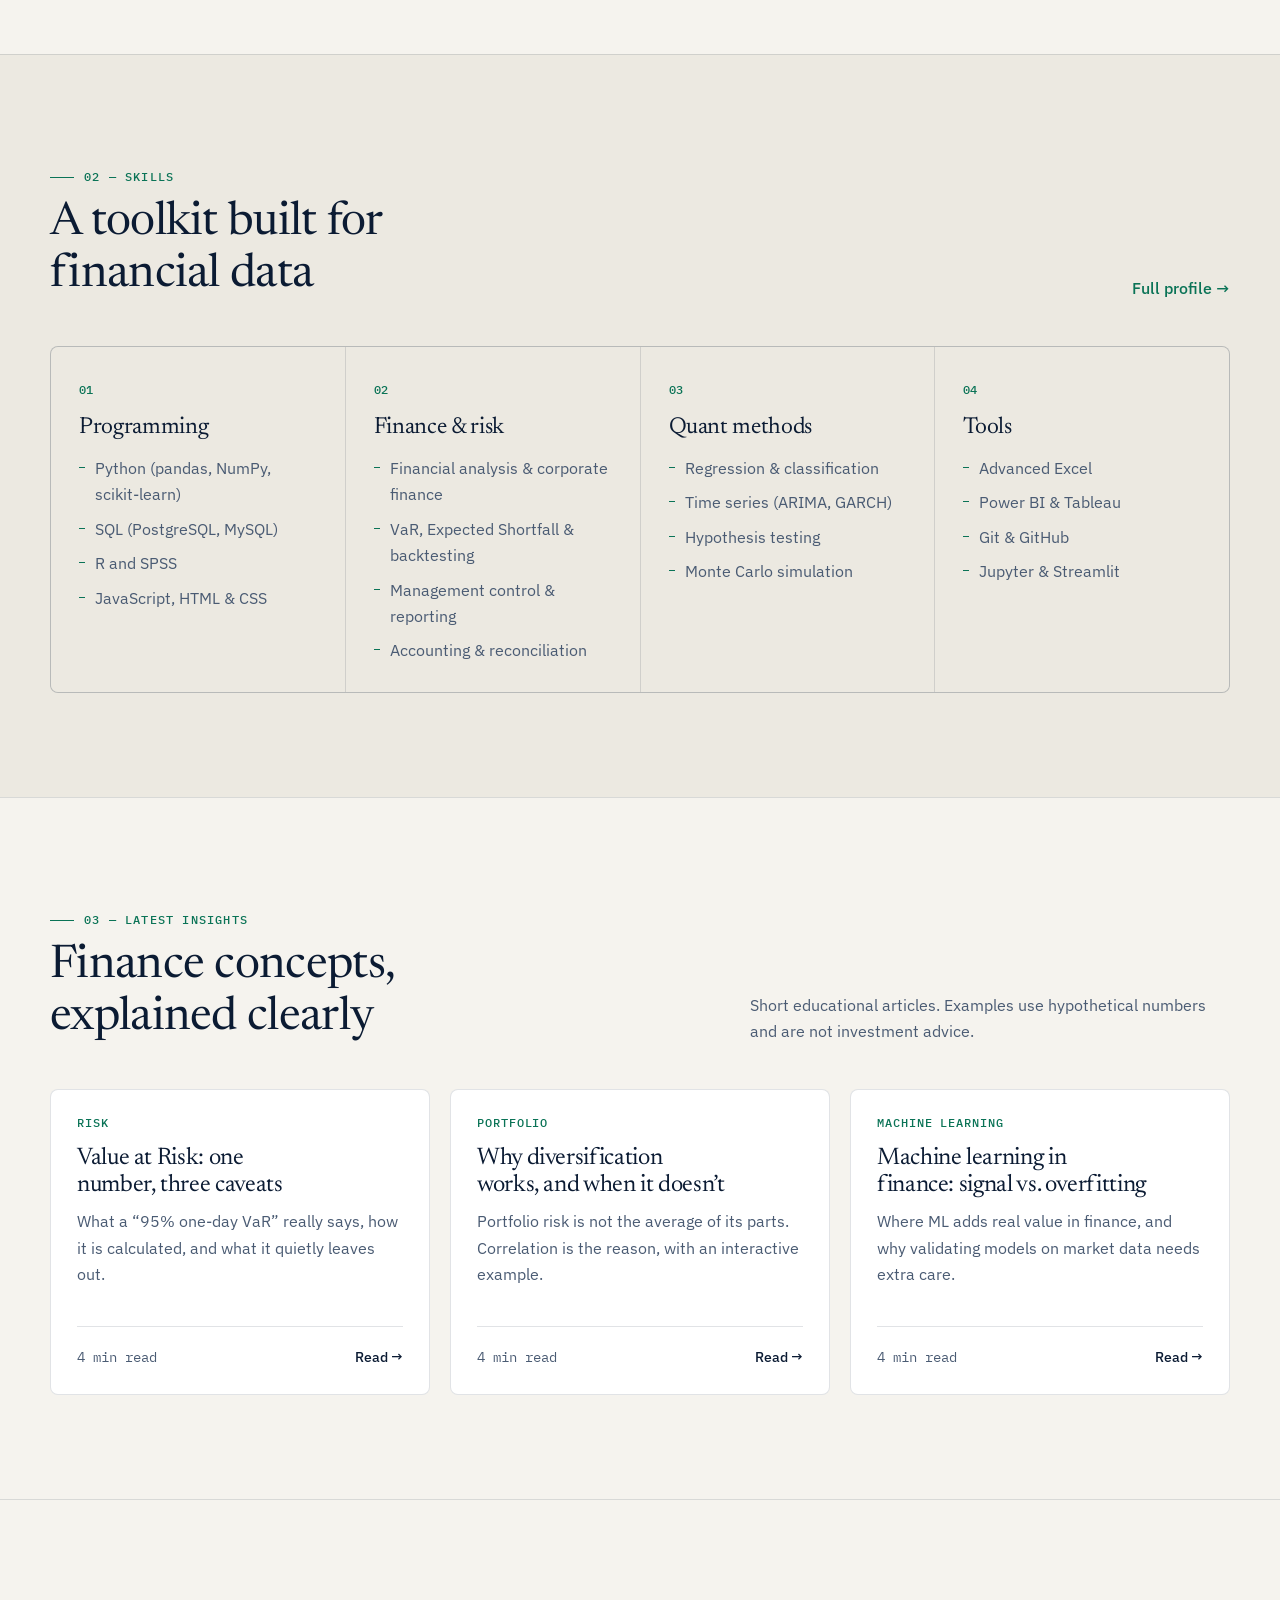
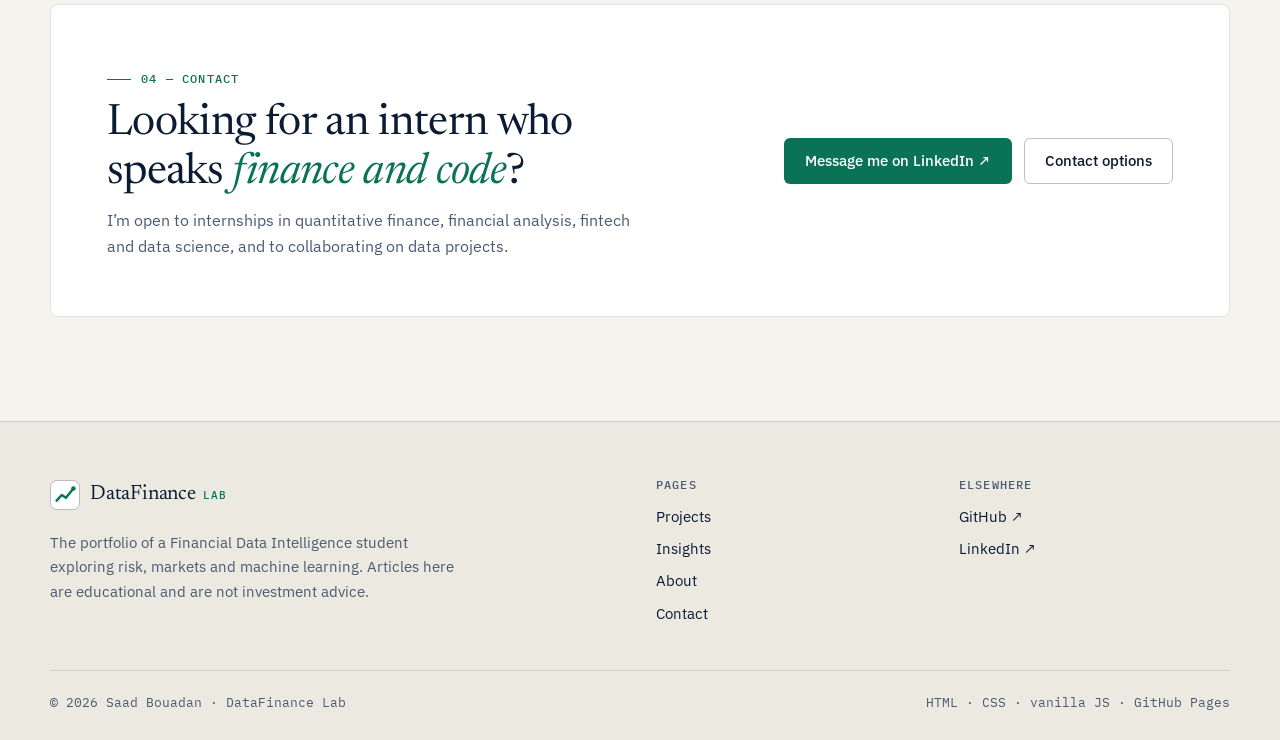
==== commit 613a5c1d: "Remove email address from the site Contact now goes through LinkedIn; no email address is published." ====
--- a/index.html
+++ b/index.html
@@ -195,7 +195,7 @@
             <p>I’m open to internships in quantitative finance, financial analysis, fintech and data science, and to collaborating on data projects.</p>
           </div>
           <div class="btn-row">
-            <a class="btn btn-primary" href="mailto:saadbouadan98@gmail.com">Email me</a>
+            <a class="btn btn-primary" href="https://www.linkedin.com/in/saad-bouadan-4695b7383/">Message me on LinkedIn ↗</a>
             <a class="btn btn-secondary" href="contact.html">Contact options</a>
           </div>
         </div>
@@ -226,7 +226,6 @@
         <ul class="footer-links">
           <li><a href="https://github.com/SaadBouadan">GitHub ↗</a></li>
           <li><a href="https://www.linkedin.com/in/saad-bouadan-4695b7383/">LinkedIn ↗</a></li>
-          <li><a href="mailto:saadbouadan98@gmail.com">Email</a></li>
         </ul>
       </div>
     </div>
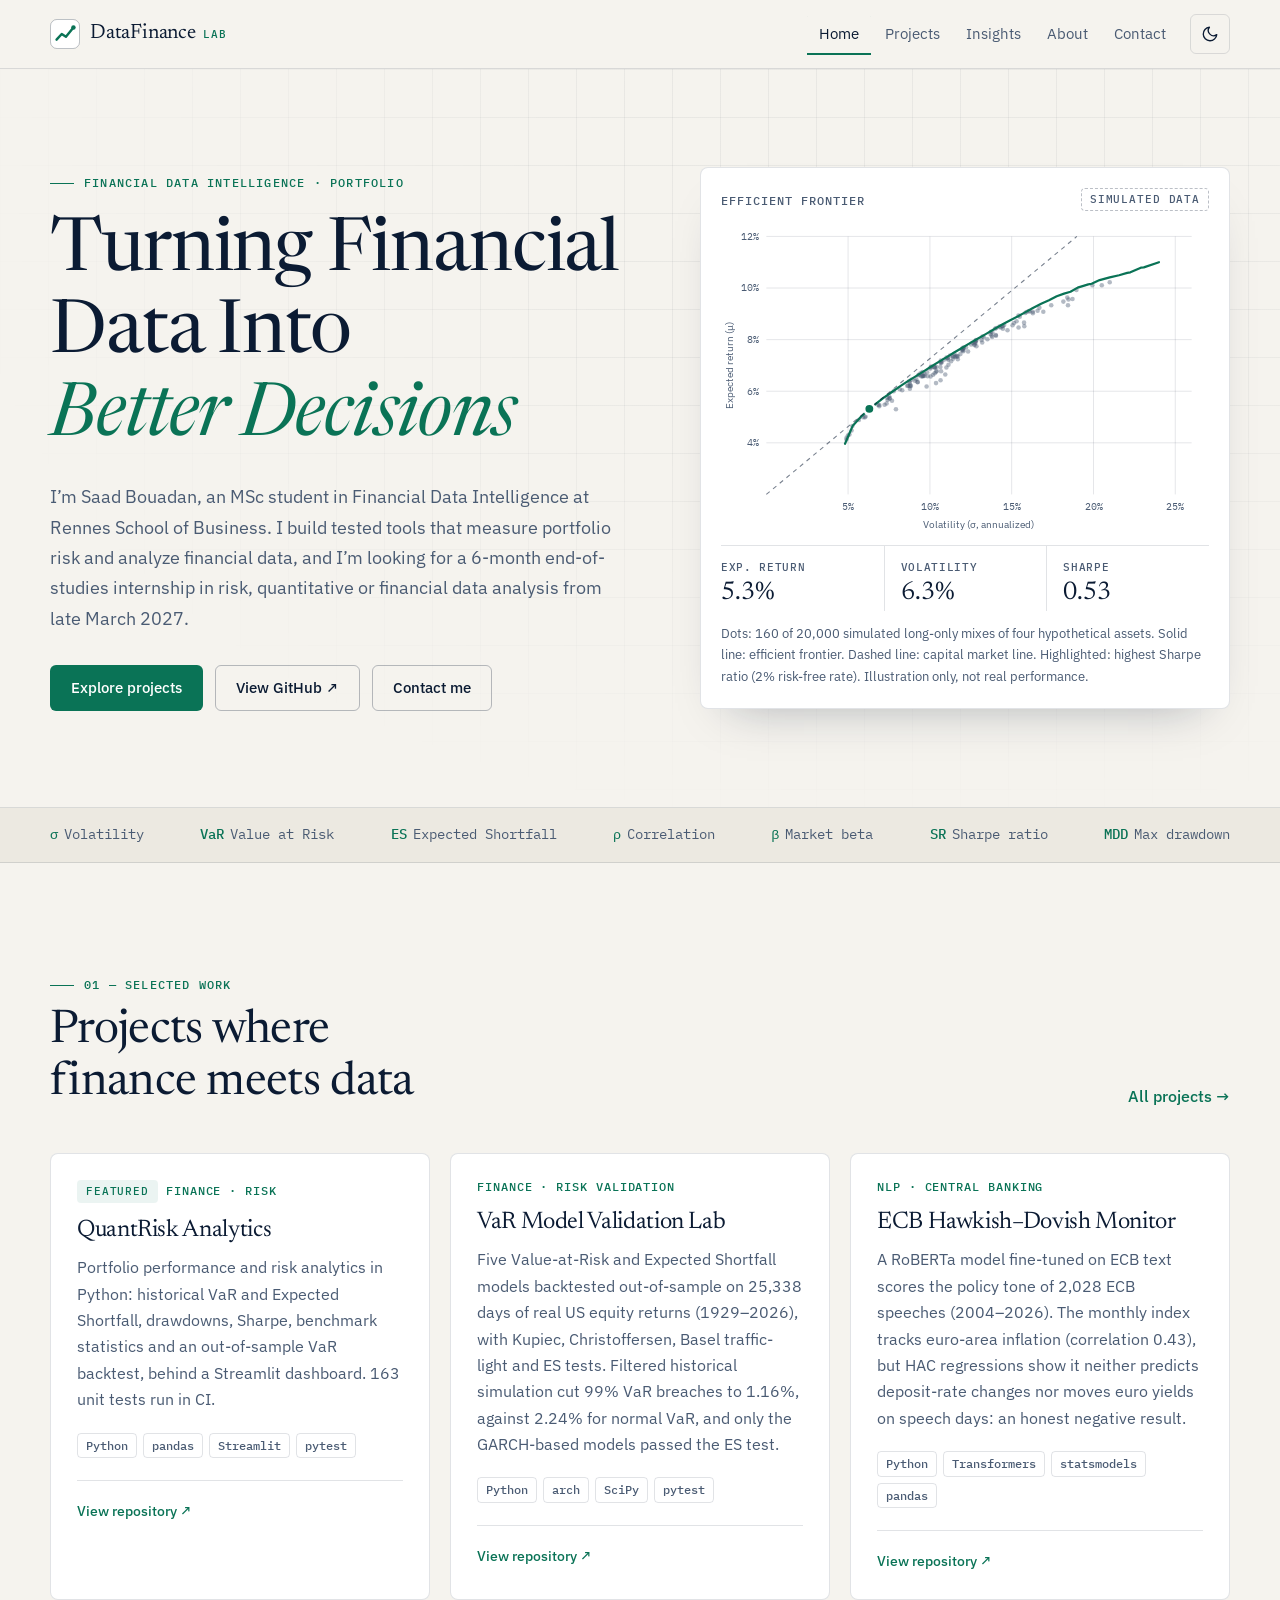
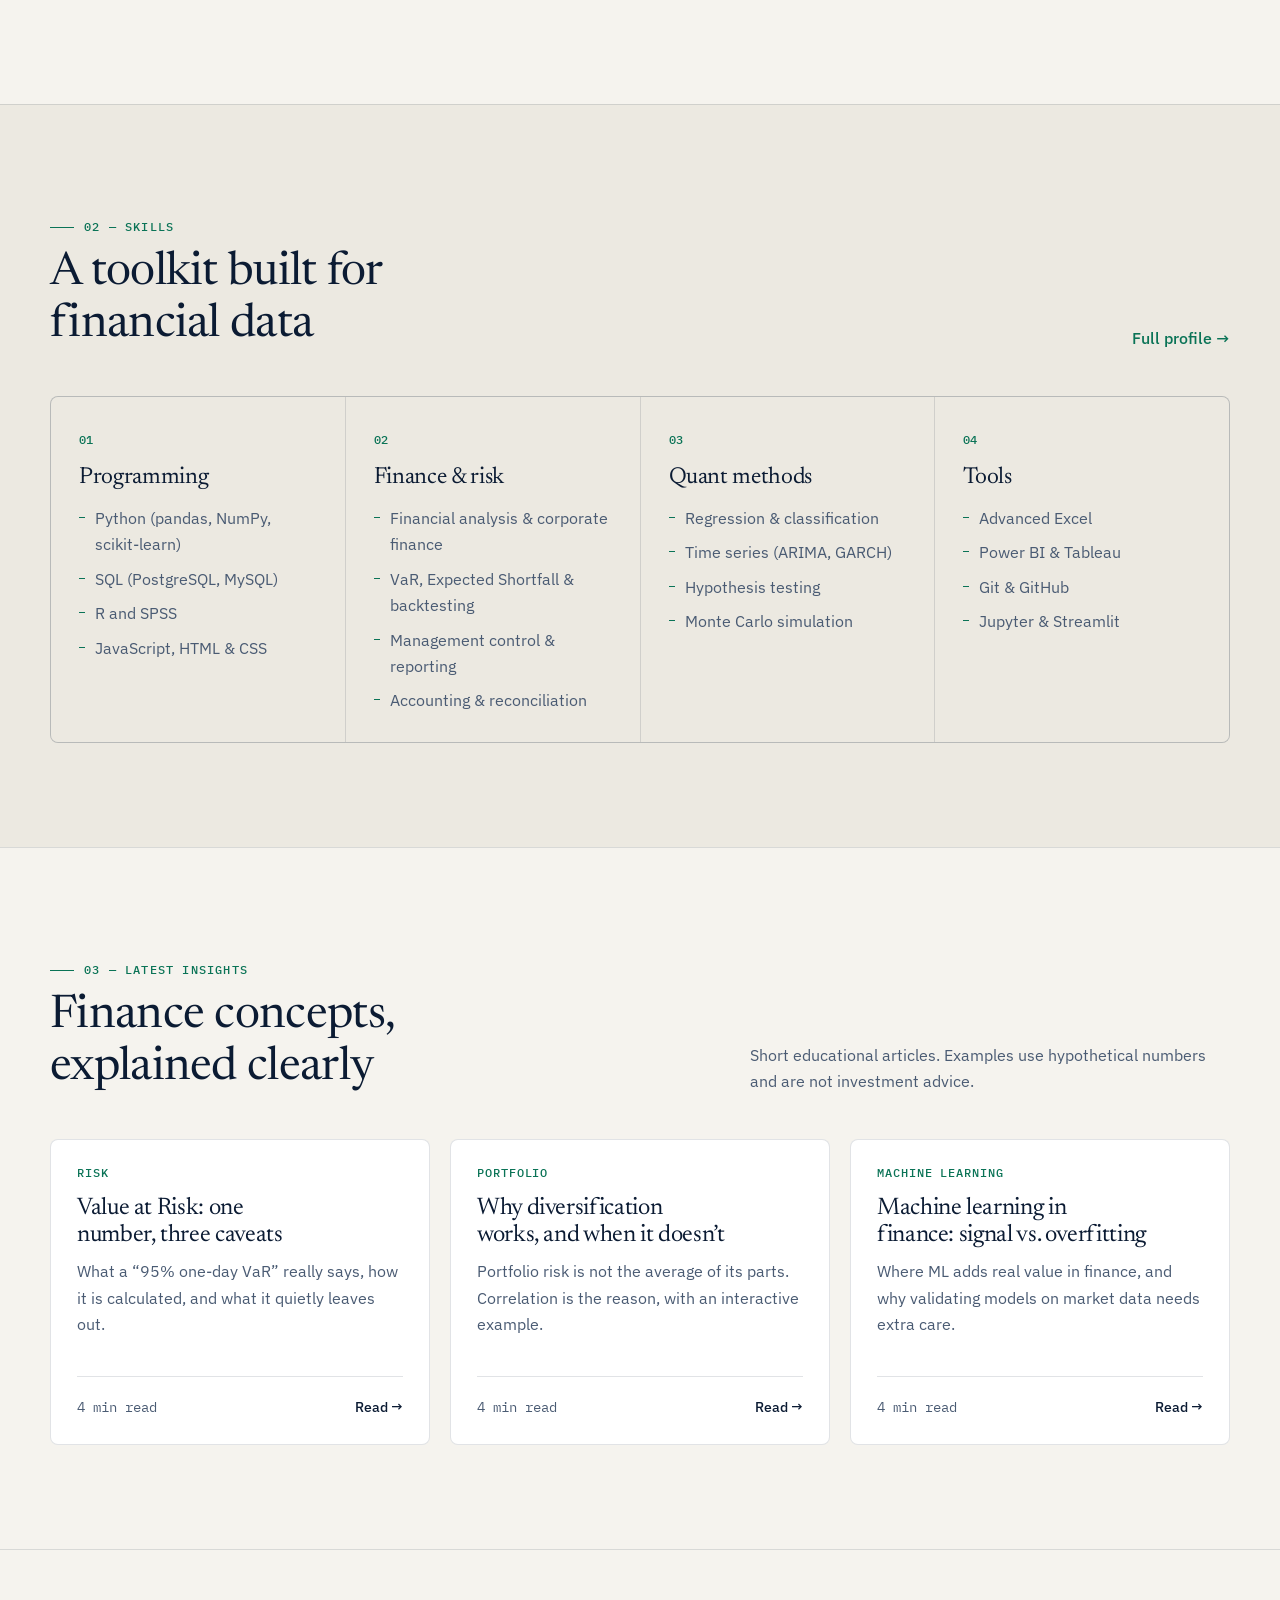
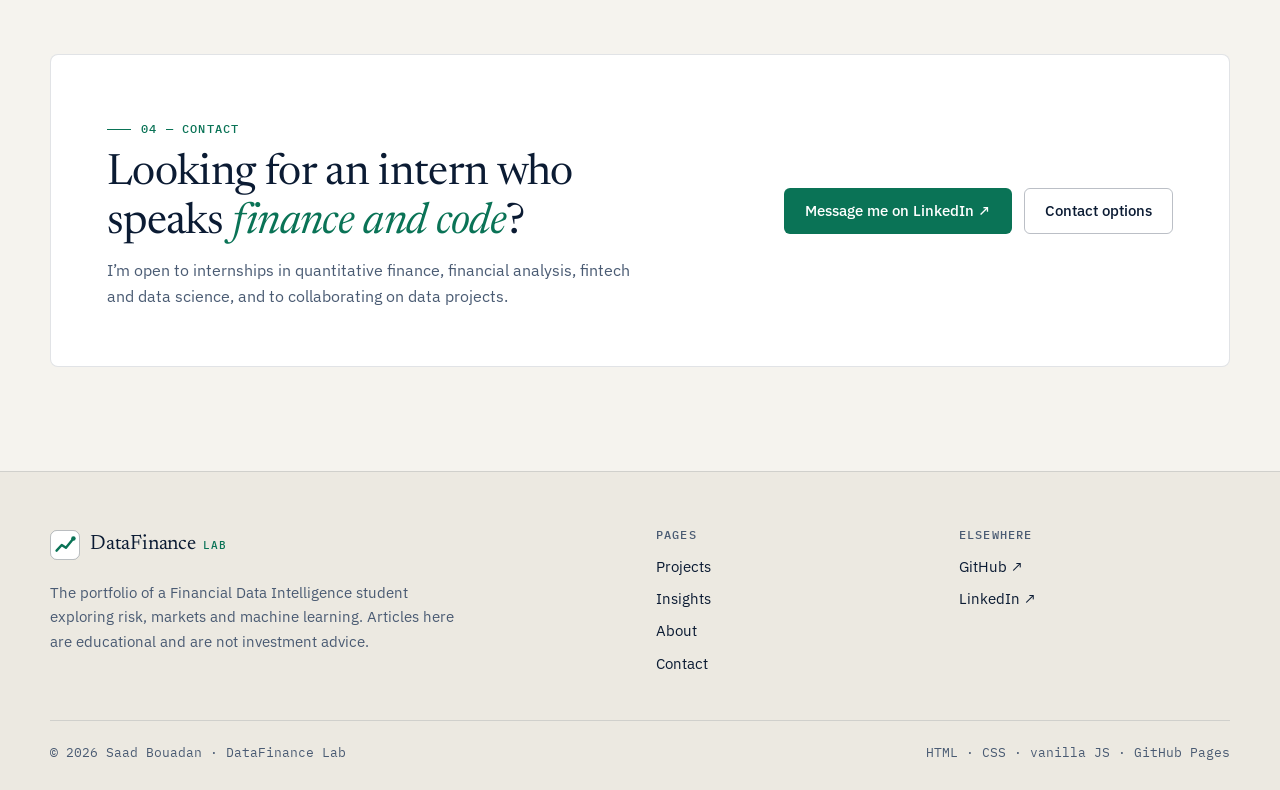
==== commit 570291ea: "Add VaR Model Validation Lab and ECB Hawkish-Dovish Monitor projects Both new projects on the Projec" ====
--- a/index.html
+++ b/index.html
@@ -118,19 +118,19 @@
           </article>
 
           <article class="card">
-            <div class="card-meta"><span class="card-kicker">Machine learning · Fraud</span></div>
-            <h3>Financial Fraud Detection</h3>
-            <p>Team project on 6.36M synthetic payment transactions: fraud appears only in transfers and cash-outs (chi-square test, p &lt; 0.001), and a Random Forest separates the two fraud types with 99.2% accuracy.</p>
-            <ul class="tags" aria-label="Technologies"><li class="tag">Python</li><li class="tag">scikit-learn</li><li class="tag">SciPy</li></ul>
-            <div class="card-foot"><a class="link-arrow" href="https://github.com/SaadBouadan/Financial-Fraud-Detection-Using-Machine-Learning">View repository ↗</a></div>
-          </article>
-
-          <article class="card">
-            <div class="card-meta"><span class="card-kicker">Finance · Web</span></div>
-            <h3>Sigma Field Notes</h3>
-            <p>An interactive primer on volatility: Monte Carlo price paths, a 3D implied volatility surface, a live Black–Scholes pricer with an implied-vol solver, and VaR vs Expected Shortfall under fat tails.</p>
-            <ul class="tags" aria-label="Technologies"><li class="tag">JavaScript</li><li class="tag">Three.js</li><li class="tag">WebGL</li></ul>
-            <div class="card-foot"><a class="link-arrow" href="https://saadbouadan.github.io/sigma-field-notes/">Open live site ↗</a></div>
+            <div class="card-meta"><span class="card-kicker">Finance · Risk validation</span></div>
+            <h3>VaR Model Validation Lab</h3>
+            <p>Five Value-at-Risk and Expected Shortfall models backtested out-of-sample on 25,338 days of real US equity returns (1929–2026), with Kupiec, Christoffersen, Basel traffic-light and ES tests. Filtered historical simulation cut 99% VaR breaches to 1.16%, against 2.24% for normal VaR, and only the GARCH-based models passed the ES test.</p>
+            <ul class="tags" aria-label="Technologies"><li class="tag">Python</li><li class="tag">arch</li><li class="tag">SciPy</li><li class="tag">pytest</li></ul>
+            <div class="card-foot"><a class="link-arrow" href="https://github.com/SaadBouadan/var-model-validation-lab">View repository ↗</a></div>
+          </article>
+
+          <article class="card">
+            <div class="card-meta"><span class="card-kicker">NLP · Central banking</span></div>
+            <h3>ECB Hawkish–Dovish Monitor</h3>
+            <p>A RoBERTa model fine-tuned on ECB text scores the policy tone of 2,028 ECB speeches (2004–2026). The monthly index tracks euro-area inflation (correlation 0.43), but HAC regressions show it neither predicts deposit-rate changes nor moves euro yields on speech days: an honest negative result.</p>
+            <ul class="tags" aria-label="Technologies"><li class="tag">Python</li><li class="tag">Transformers</li><li class="tag">statsmodels</li><li class="tag">pandas</li></ul>
+            <div class="card-foot"><a class="link-arrow" href="https://github.com/SaadBouadan/ecb-hawkish-dovish-monitor">View repository ↗</a></div>
           </article>
         </div>
       </div>
